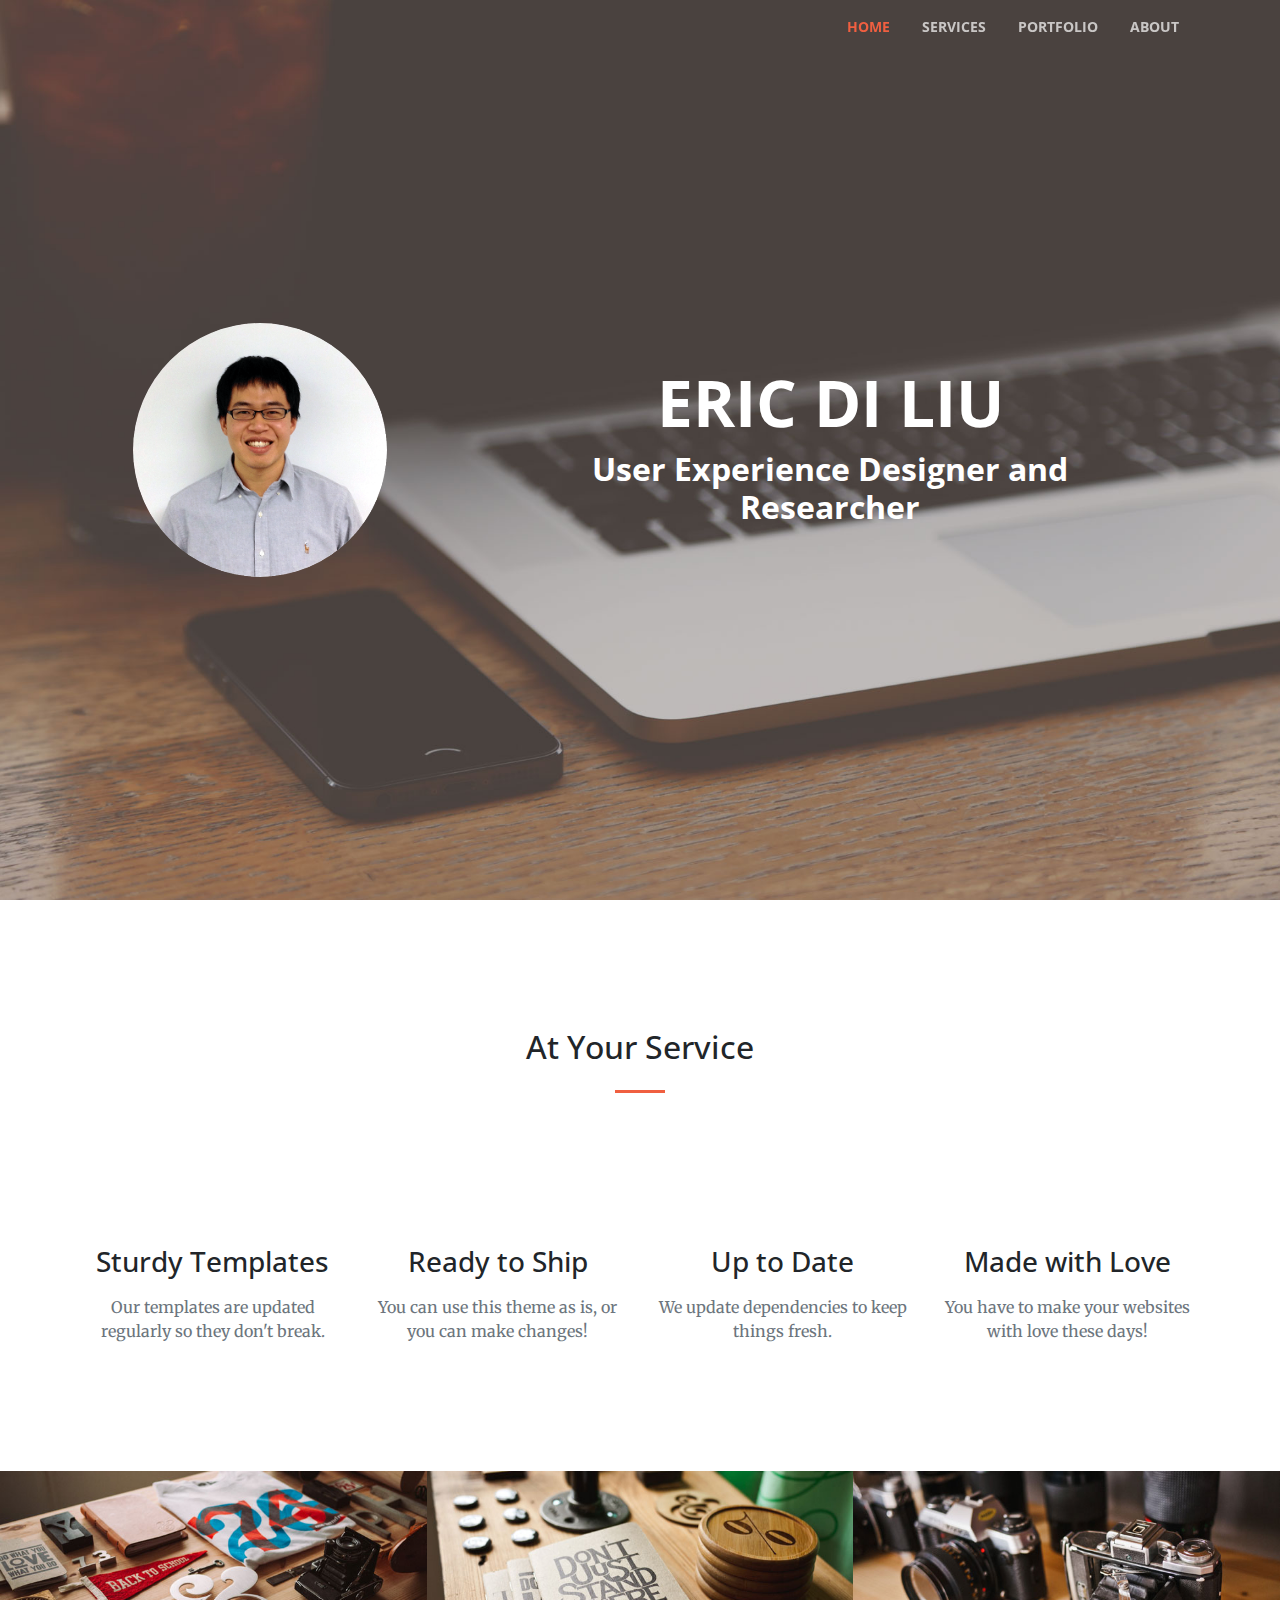
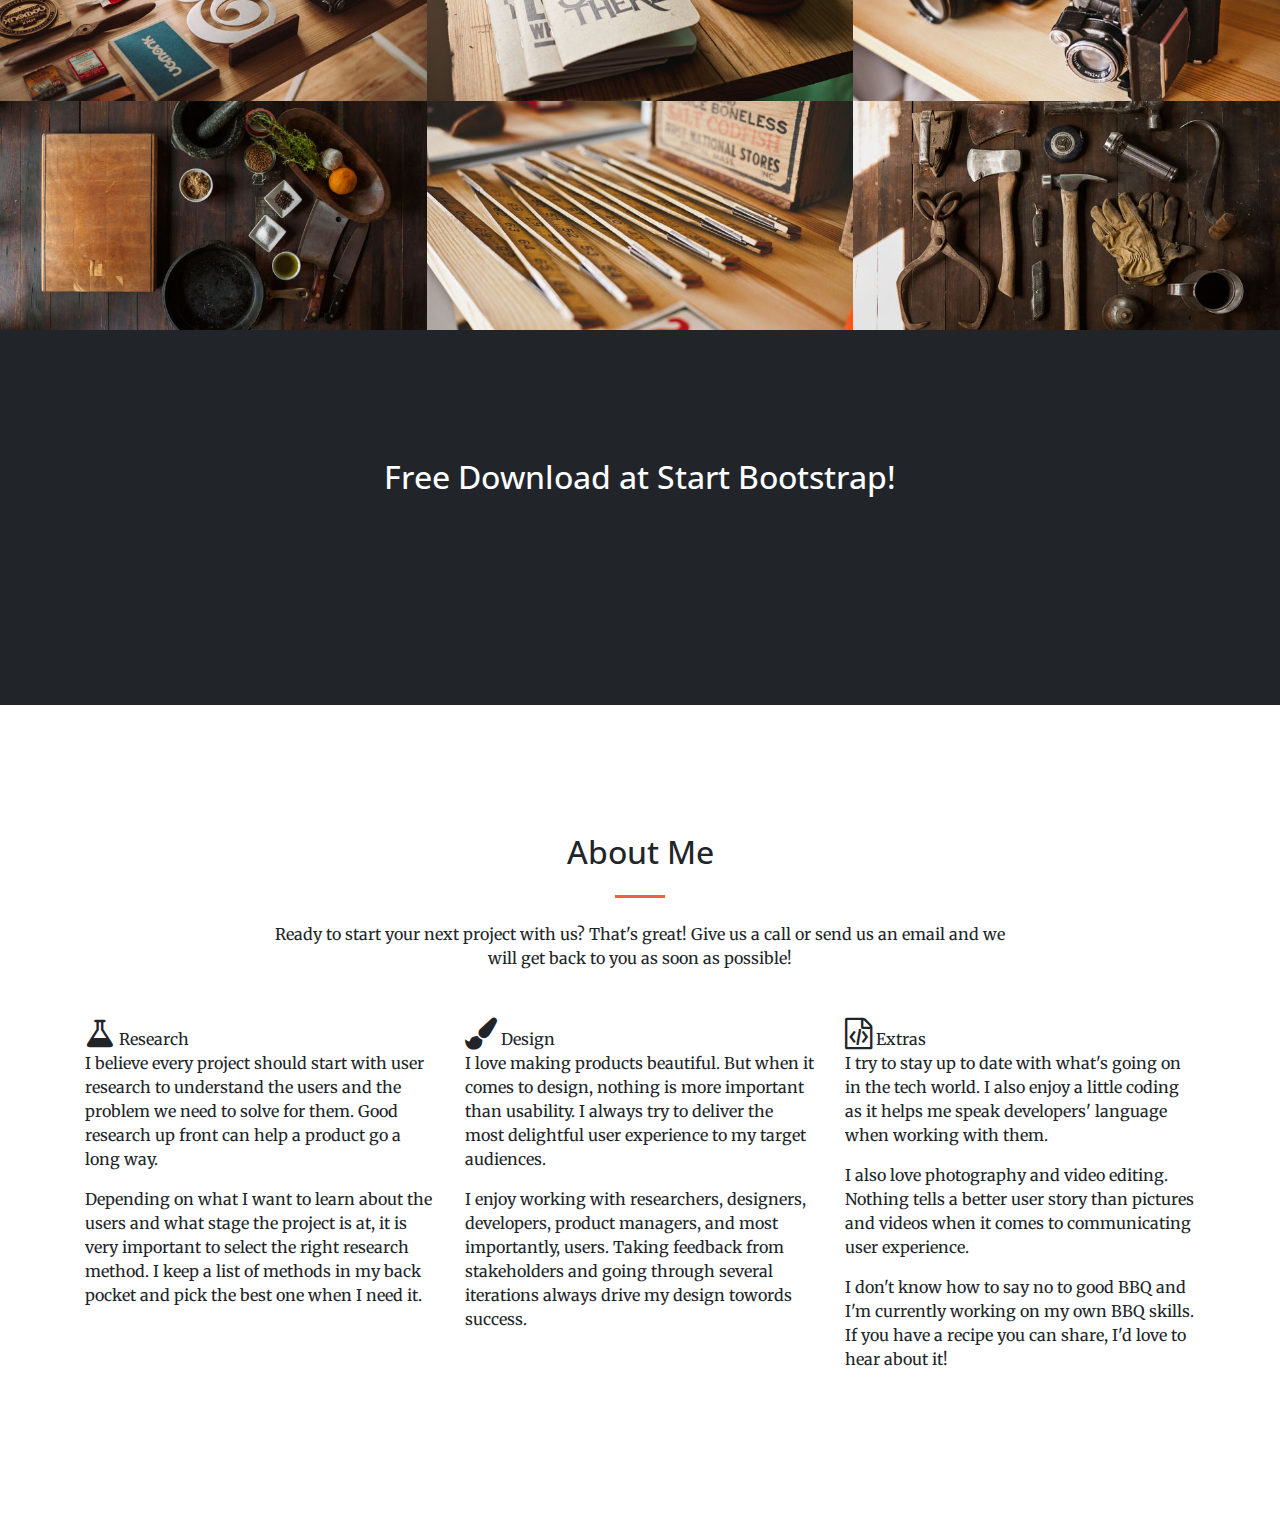
==== index.html @ 662f443f "Initial commit" ====
<!DOCTYPE html>
<html lang="en">

  <head>

    <meta charset="utf-8">
    <meta name="viewport" content="width=device-width, initial-scale=1, shrink-to-fit=no">
    <meta name="description" content="">
    <meta name="author" content="">

    <title>Eric Di Liu - UX Designer & Researcher</title>

    <!-- Bootstrap core CSS -->
    <link href="vendor/bootstrap/css/bootstrap.min.css" rel="stylesheet">

    <!-- Custom fonts for this template -->
    <link href="vendor/font-awesome/css/font-awesome.min.css" rel="stylesheet" type="text/css">
    <link href='https://fonts.googleapis.com/css?family=Open+Sans:300italic,400italic,600italic,700italic,800italic,400,300,600,700,800' rel='stylesheet' type='text/css'>
    <link href='https://fonts.googleapis.com/css?family=Merriweather:400,300,300italic,400italic,700,700italic,900,900italic' rel='stylesheet' type='text/css'>

    <!-- Plugin CSS -->
    <link href="vendor/magnific-popup/magnific-popup.css" rel="stylesheet">

    <!-- Custom styles for this template -->
    <link href="css/creative.min.css" rel="stylesheet">

  </head>

  <body id="page-top">

    <!-- Navigation -->
    <nav class="navbar navbar-expand-lg navbar-light fixed-top" id="mainNav">
      <div class="container">
        <!--<a class="navbar-brand js-scroll-trigger" href="#page-top">Eric Di Liu</a>-->
        <button class="navbar-toggler navbar-toggler-right" type="button" data-toggle="collapse" data-target="#navbarResponsive" aria-controls="navbarResponsive" aria-expanded="false" aria-label="Toggle navigation">
          <span class="navbar-toggler-icon"></span>
        </button>
        <div class="collapse navbar-collapse" id="navbarResponsive">
          <ul class="navbar-nav ml-auto">
            <li class="nav-item">
              <a class="nav-link js-scroll-trigger" href="#home">Home</a>
            </li>
            <li class="nav-item">
              <a class="nav-link js-scroll-trigger" href="#services">Services</a>
            </li>
            <li class="nav-item">
              <a class="nav-link js-scroll-trigger" href="#portfolio">Portfolio</a>
            </li>
            <li class="nav-item">
              <a class="nav-link js-scroll-trigger" href="#about">About</a>
            </li>
          </ul>
        </div>
      </div>
    </nav>

    <header id="home" class="masthead text-center text-white d-flex">
      <div class="container my-auto">
        <div class="row align-items-center">
          <div class="col-lg-4">
            <div class="p-5">
              <img class="img-fluid rounded-circle" src="img/edl.png" alt="">
            </div>
          </div>
          <div class="col-lg-8">
            <div class="p-5">
              <h1 class="text-uppercase">
                <strong>Eric Di Liu</strong>
              </h1>
              <h2>
                <strong>User Experience Designer and Researcher</strong>
              </h2>
            </div>
          </div>
        </div>


        <!--<div class="row">-->
          <!--&lt;!&ndash;<img class="col-lg-2 img-fluid mb-5 mx-auto" src="img/edl.png" alt="">&ndash;&gt;-->
          <!--<div class="col-lg-10 mx-auto">-->
            <!--<h1 class="text-uppercase">-->
              <!--<strong>Eric Di Liu</strong>-->
            <!--</h1>-->
            <!--<hr>-->
          <!--</div>-->
          <!--<div class="col-lg-8 mx-auto">-->
            <!--<p class="text-faded mb-5">Start Bootstrap can help you build better websites using the Bootstrap CSS framework! Just download your template and start going, no strings attached!</p>-->
            <!--<a class="btn btn-primary btn-xl js-scroll-trigger" href="#about">Find Out More</a>-->
          <!--</div>-->
        <!--</div>-->
      </div>
      <!--<div class="container">-->
        <!--<img class="img-fluid mb-5 d-block mx-auto" src="img/profile.png" alt="">-->
        <!--<h1 class="text-uppercase mb-0">Start Bootstrap</h1>-->
        <!--<hr class="star-light">-->
        <!--<h2 class="font-weight-light mb-0">Web Developer - Graphic Artist - User Experience Designer</h2>-->
      <!--</div>-->
    </header>

    <!--<section class="bg-primary" id="about">-->
      <!--<div class="container">-->
        <!--<div class="row">-->
          <!--<div class="col-lg-8 mx-auto text-center">-->
            <!--<h2 class="section-heading text-white">We've got what you need!</h2>-->
            <!--<hr class="light my-4">-->
            <!--<p class="text-faded mb-4">Start Bootstrap has everything you need to get your new website up and running in no time! All of the templates and themes on Start Bootstrap are open source, free to download, and easy to use. No strings attached!</p>-->
            <!--<a class="btn btn-light btn-xl js-scroll-trigger" href="#services">Get Started!</a>-->
          <!--</div>-->
        <!--</div>-->
      <!--</div>-->
    <!--</section>-->

    <section id="services">
      <div class="container">
        <div class="row">
          <div class="col-lg-12 text-center">
            <h2 class="section-heading">At Your Service</h2>
            <hr class="my-4">
          </div>
        </div>
      </div>
      <div class="container">
        <div class="row">
          <div class="col-lg-3 col-md-6 text-center">
            <div class="service-box mt-5 mx-auto">
              <i class="fa fa-4x fa-diamond text-primary mb-3 sr-icons"></i>
              <h3 class="mb-3">Sturdy Templates</h3>
              <p class="text-muted mb-0">Our templates are updated regularly so they don't break.</p>
            </div>
          </div>
          <div class="col-lg-3 col-md-6 text-center">
            <div class="service-box mt-5 mx-auto">
              <i class="fa fa-4x fa-paper-plane text-primary mb-3 sr-icons"></i>
              <h3 class="mb-3">Ready to Ship</h3>
              <p class="text-muted mb-0">You can use this theme as is, or you can make changes!</p>
            </div>
          </div>
          <div class="col-lg-3 col-md-6 text-center">
            <div class="service-box mt-5 mx-auto">
              <i class="fa fa-4x fa-newspaper-o text-primary mb-3 sr-icons"></i>
              <h3 class="mb-3">Up to Date</h3>
              <p class="text-muted mb-0">We update dependencies to keep things fresh.</p>
            </div>
          </div>
          <div class="col-lg-3 col-md-6 text-center">
            <div class="service-box mt-5 mx-auto">
              <i class="fa fa-4x fa-heart text-primary mb-3 sr-icons"></i>
              <h3 class="mb-3">Made with Love</h3>
              <p class="text-muted mb-0">You have to make your websites with love these days!</p>
            </div>
          </div>
        </div>
      </div>
    </section>

    <section class="p-0" id="portfolio">
      <div class="container-fluid p-0">
        <div class="row no-gutters popup-gallery">
          <div class="col-lg-4 col-sm-6">
            <a class="portfolio-box" href="img/portfolio/fullsize/1.jpg">
              <img class="img-fluid" src="img/portfolio/thumbnails/1.jpg" alt="">
              <div class="portfolio-box-caption">
                <div class="portfolio-box-caption-content">
                  <div class="project-category text-faded">
                    Category
                  </div>
                  <div class="project-name">
                    Project Name
                  </div>
                </div>
              </div>
            </a>
          </div>
          <div class="col-lg-4 col-sm-6">
            <a class="portfolio-box" href="img/portfolio/fullsize/2.jpg">
              <img class="img-fluid" src="img/portfolio/thumbnails/2.jpg" alt="">
              <div class="portfolio-box-caption">
                <div class="portfolio-box-caption-content">
                  <div class="project-category text-faded">
                    Category
                  </div>
                  <div class="project-name">
                    Project Name
                  </div>
                </div>
              </div>
            </a>
          </div>
          <div class="col-lg-4 col-sm-6">
            <a class="portfolio-box" href="img/portfolio/fullsize/3.jpg">
              <img class="img-fluid" src="img/portfolio/thumbnails/3.jpg" alt="">
              <div class="portfolio-box-caption">
                <div class="portfolio-box-caption-content">
                  <div class="project-category text-faded">
                    Category
                  </div>
                  <div class="project-name">
                    Project Name
                  </div>
                </div>
              </div>
            </a>
          </div>
          <div class="col-lg-4 col-sm-6">
            <a class="portfolio-box" href="img/portfolio/fullsize/4.jpg">
              <img class="img-fluid" src="img/portfolio/thumbnails/4.jpg" alt="">
              <div class="portfolio-box-caption">
                <div class="portfolio-box-caption-content">
                  <div class="project-category text-faded">
                    Category
                  </div>
                  <div class="project-name">
                    Project Name
                  </div>
                </div>
              </div>
            </a>
          </div>
          <div class="col-lg-4 col-sm-6">
            <a class="portfolio-box" href="img/portfolio/fullsize/5.jpg">
              <img class="img-fluid" src="img/portfolio/thumbnails/5.jpg" alt="">
              <div class="portfolio-box-caption">
                <div class="portfolio-box-caption-content">
                  <div class="project-category text-faded">
                    Category
                  </div>
                  <div class="project-name">
                    Project Name
                  </div>
                </div>
              </div>
            </a>
          </div>
          <div class="col-lg-4 col-sm-6">
            <a class="portfolio-box" href="img/portfolio/fullsize/6.jpg">
              <img class="img-fluid" src="img/portfolio/thumbnails/6.jpg" alt="">
              <div class="portfolio-box-caption">
                <div class="portfolio-box-caption-content">
                  <div class="project-category text-faded">
                    Category
                  </div>
                  <div class="project-name">
                    Project Name
                  </div>
                </div>
              </div>
            </a>
          </div>
        </div>
      </div>
    </section>

    <section class="bg-dark text-white">
      <div class="container text-center">
        <h2 class="mb-4">Free Download at Start Bootstrap!</h2>
        <a class="btn btn-light btn-xl sr-button" href="http://startbootstrap.com/template-overviews/creative/">Download Now!</a>
      </div>
    </section>

    <section id="about">
      <div class="container">
        <div class="row">
          <div class="col-lg-8 mx-auto text-center">
            <h2 class="section-heading">About Me</h2>
            <hr class="my-4">
            <p class="mb-5">Ready to start your next project with us? That's great! Give us a call or send us an email and we will get back to you as soon as possible!</p>
          </div>
        </div>
        <div class="row">
          <div class="col-lg-4 ml-auto">
            <span class="about-section"><i class="fa fa-flask fa-2x"></i> Research</span>
            <div class="about-content">
              <p>I believe every project should start with user research to understand the users and the problem we need to solve for them. Good research up front can help a product go a long way.</p>
              <p>Depending on what I want to learn about the users and what stage the project is at, it is very important to select the right research method. I keep a list of methods in my back pocket and pick the best one when I need it.</p>
              <p></p>
            </div>

          </div>
          <div class="col-lg-4 ml-auto">
            <span class="about-section"><i class="fa fa-paint-brush fa-2x"></i> Design</span>
            <div class="about-content">
              <p>I love making products beautiful. But when it comes to design, nothing is more important than usability. I always try to deliver the most delightful user experience to my target audiences.</p>
              <p>I enjoy working with researchers, designers, developers, product managers, and most importantly, users. Taking feedback from stakeholders and going through several iterations always drive my design towords success.</p>
            </div>
          </div>
          <div class="col-lg-4 mr-auto">
            <span class="about-section"><i class="fa fa-file-code-o fa-2x"></i> Extras</span>
            <div class="about-content">
              <p>I try to stay up to date with what's going on in the tech world. I also enjoy a little coding as it helps me speak developers' language when working with them.</p>
              <p>I also love photography and video editing. Nothing tells a better user story than pictures and videos when it comes to communicating user experience.</p>
              <p>I don't know how to say no to good BBQ and I'm currently working on my own BBQ skills. If you have a recipe you can share, I'd love to hear about it!</p>

            </div>
          </div>
        </div>
      </div>
    </section>

    <!-- Bootstrap core JavaScript -->
    <script src="vendor/jquery/jquery.min.js"></script>
    <script src="vendor/bootstrap/js/bootstrap.bundle.min.js"></script>

    <!-- Plugin JavaScript -->
    <script src="vendor/jquery-easing/jquery.easing.min.js"></script>
    <script src="vendor/scrollreveal/scrollreveal.min.js"></script>
    <script src="vendor/magnific-popup/jquery.magnific-popup.min.js"></script>

    <!-- Custom scripts for this template -->
    <script src="js/creative.min.js"></script>

  </body>

</html>
---- css/creative.min.css ----
body,html{width:100%;height:100%}body{font-family:Merriweather,'Helvetica Neue',Arial,sans-serif}hr{max-width:50px;border-width:3px;border-color:#f05f40}hr.light{border-color:#fff}a{color:#f05f40;-webkit-transition:all .2s;-moz-transition:all .2s;transition:all .2s}a:hover{color:#f05f40}h1,h2,h3,h4,h5,h6{font-family:'Open Sans','Helvetica Neue',Arial,sans-serif}.bg-primary{background-color:#f05f40!important}.bg-dark{background-color:#212529!important}.text-faded{color:rgba(255,255,255,.7)}section{padding:8rem 0}.section-heading{margin-top:0}::-moz-selection{color:#fff;background:#212529;text-shadow:none}::selection{color:#fff;background:#212529;text-shadow:none}img::selection{color:#fff;background:0 0}img::-moz-selection{color:#fff;background:0 0}#mainNav{border-bottom:1px solid rgba(33,37,41,.1);background-color:#fff;font-family:'Open Sans','Helvetica Neue',Arial,sans-serif;-webkit-transition:all .2s;-moz-transition:all .2s;transition:all .2s}#mainNav .navbar-brand{font-weight:700;text-transform:uppercase;color:#f05f40;font-family:'Open Sans','Helvetica Neue',Arial,sans-serif}#mainNav .navbar-brand:focus,#mainNav .navbar-brand:hover{color:#f05f40}#mainNav .navbar-nav>li.nav-item>a.nav-link,#mainNav .navbar-nav>li.nav-item>a.nav-link:focus{font-size:.9rem;font-weight:700;text-transform:uppercase;color:#212529}#mainNav .navbar-nav>li.nav-item>a.nav-link:focus:hover,#mainNav .navbar-nav>li.nav-item>a.nav-link:hover{color:#f05f40}#mainNav .navbar-nav>li.nav-item>a.nav-link.active,#mainNav .navbar-nav>li.nav-item>a.nav-link:focus.active{color:#f05f40!important;background-color:transparent}#mainNav .navbar-nav>li.nav-item>a.nav-link.active:hover,#mainNav .navbar-nav>li.nav-item>a.nav-link:focus.active:hover{background-color:transparent}@media (min-width:992px){#mainNav{border-color:transparent;background-color:transparent}#mainNav .navbar-brand{color:rgba(255,255,255,.7)}#mainNav .navbar-brand:focus,#mainNav .navbar-brand:hover{color:#fff}#mainNav .navbar-nav>li.nav-item>a.nav-link{padding:.5rem 1rem}#mainNav .navbar-nav>li.nav-item>a.nav-link,#mainNav .navbar-nav>li.nav-item>a.nav-link:focus{color:rgba(255,255,255,.7)}#mainNav .navbar-nav>li.nav-item>a.nav-link:focus:hover,#mainNav .navbar-nav>li.nav-item>a.nav-link:hover{color:#fff}#mainNav.navbar-shrink{border-bottom:1px solid rgba(33,37,41,.1);background-color:#fff}#mainNav.navbar-shrink .navbar-brand{color:#f05f40}#mainNav.navbar-shrink .navbar-brand:focus,#mainNav.navbar-shrink .navbar-brand:hover{color:#f05f40}#mainNav.navbar-shrink .navbar-nav>li.nav-item>a.nav-link,#mainNav.navbar-shrink .navbar-nav>li.nav-item>a.nav-link:focus{color:#212529}#mainNav.navbar-shrink .navbar-nav>li.nav-item>a.nav-link:focus:hover,#mainNav.navbar-shrink .navbar-nav>li.nav-item>a.nav-link:hover{color:#f05f40}}header.masthead{padding-top:10rem;padding-bottom:calc(10rem - 56px);background-image:url(../img/header.jpg);background-position:center center;-webkit-background-size:cover;-moz-background-size:cover;-o-background-size:cover;background-size:cover}header.masthead hr{margin-top:30px;margin-bottom:30px}header.masthead h1{font-size:2rem}header.masthead p{font-weight:300}@media (min-width:768px){header.masthead p{font-size:1.15rem}}@media (min-width:992px){header.masthead{height:100vh;min-height:650px;padding-top:0;padding-bottom:0}header.masthead h1{font-size:3rem}}@media (min-width:1200px){header.masthead h1{font-size:4rem}}.service-box{max-width:400px}.portfolio-box{position:relative;display:block;max-width:650px;margin:0 auto}.portfolio-box .portfolio-box-caption{position:absolute;bottom:0;display:block;width:100%;height:100%;text-align:center;opacity:0;color:#fff;background:rgba(240,95,64,.9);-webkit-transition:all .2s;-moz-transition:all .2s;transition:all .2s}.portfolio-box .portfolio-box-caption .portfolio-box-caption-content{position:absolute;top:50%;width:100%;transform:translateY(-50%);text-align:center}.portfolio-box .portfolio-box-caption .portfolio-box-caption-content .project-category,.portfolio-box .portfolio-box-caption .portfolio-box-caption-content .project-name{padding:0 15px;font-family:'Open Sans','Helvetica Neue',Arial,sans-serif}.portfolio-box .portfolio-box-caption .portfolio-box-caption-content .project-category{font-size:14px;font-weight:600;text-transform:uppercase}.portfolio-box .portfolio-box-caption .portfolio-box-caption-content .project-name{font-size:18px}.portfolio-box:hover .portfolio-box-caption{opacity:1}.portfolio-box:focus{outline:0}@media (min-width:768px){.portfolio-box .portfolio-box-caption .portfolio-box-caption-content .project-category{font-size:16px}.portfolio-box .portfolio-box-caption .portfolio-box-caption-content .project-name{font-size:22px}}.text-primary{color:#f05f40!important}.btn{font-weight:700;text-transform:uppercase;border:none;border-radius:300px;font-family:'Open Sans','Helvetica Neue',Arial,sans-serif}.btn-xl{padding:1rem 2rem}.btn-primary{background-color:#f05f40;border-color:#f05f40}.btn-primary:active,.btn-primary:focus,.btn-primary:hover{color:#fff;background-color:#ee4b28!important}.btn-primary:active,.btn-primary:focus{box-shadow:0 0 0 .2rem rgba(240,95,64,.5)!important}
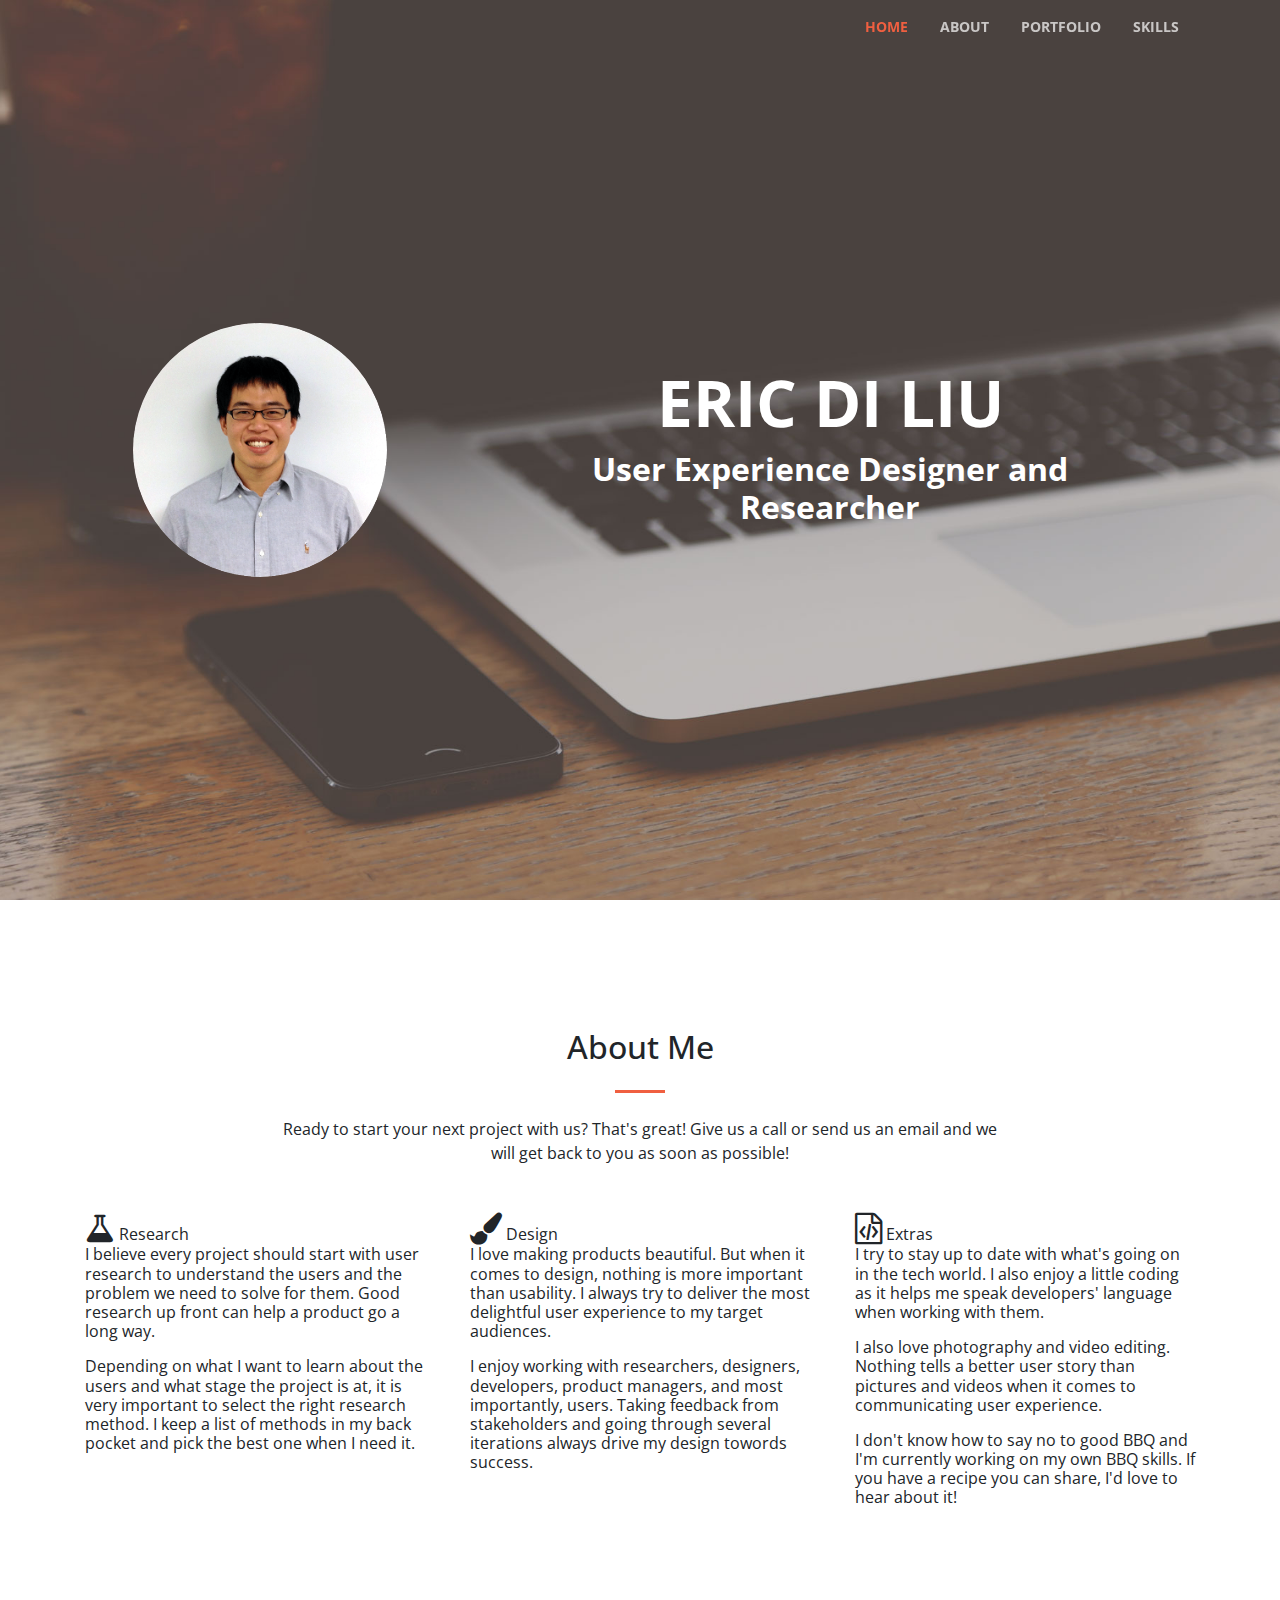
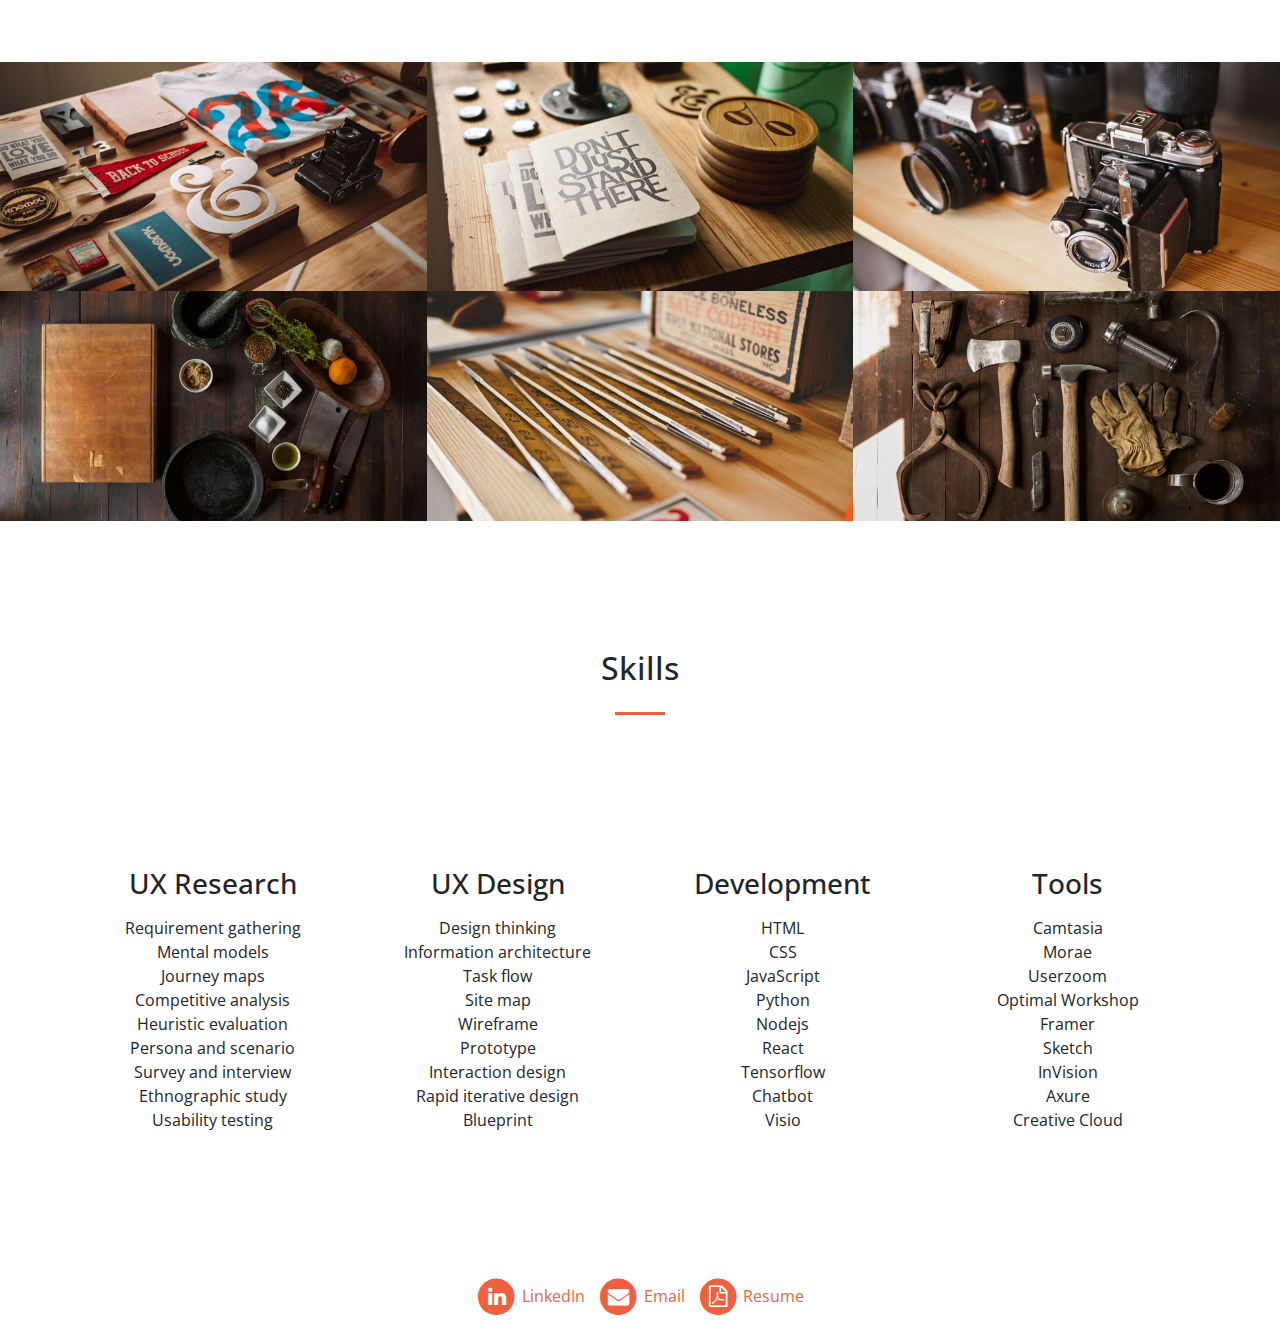
==== commit e2de3e52: "6/9" ====
--- a/index.html
+++ b/index.html
@@ -22,7 +22,7 @@
     <link href="vendor/magnific-popup/magnific-popup.css" rel="stylesheet">
 
     <!-- Custom styles for this template -->
-    <link href="css/creative.min.css" rel="stylesheet">
+    <link href="css/creative.css" rel="stylesheet">
 
   </head>
 
@@ -41,13 +41,13 @@
               <a class="nav-link js-scroll-trigger" href="#home">Home</a>
             </li>
             <li class="nav-item">
-              <a class="nav-link js-scroll-trigger" href="#services">Services</a>
+              <a class="nav-link js-scroll-trigger" href="#about">About</a>
             </li>
             <li class="nav-item">
               <a class="nav-link js-scroll-trigger" href="#portfolio">Portfolio</a>
             </li>
             <li class="nav-item">
-              <a class="nav-link js-scroll-trigger" href="#about">About</a>
+              <a class="nav-link js-scroll-trigger" href="#skills">Skills</a>
             </li>
           </ul>
         </div>
@@ -74,20 +74,6 @@
           </div>
         </div>
 
-
-        <!--<div class="row">-->
-          <!--&lt;!&ndash;<img class="col-lg-2 img-fluid mb-5 mx-auto" src="img/edl.png" alt="">&ndash;&gt;-->
-          <!--<div class="col-lg-10 mx-auto">-->
-            <!--<h1 class="text-uppercase">-->
-              <!--<strong>Eric Di Liu</strong>-->
-            <!--</h1>-->
-            <!--<hr>-->
-          <!--</div>-->
-          <!--<div class="col-lg-8 mx-auto">-->
-            <!--<p class="text-faded mb-5">Start Bootstrap can help you build better websites using the Bootstrap CSS framework! Just download your template and start going, no strings attached!</p>-->
-            <!--<a class="btn btn-primary btn-xl js-scroll-trigger" href="#about">Find Out More</a>-->
-          <!--</div>-->
-        <!--</div>-->
       </div>
       <!--<div class="container">-->
         <!--<img class="img-fluid mb-5 d-block mx-auto" src="img/profile.png" alt="">-->
@@ -110,153 +96,6 @@
       <!--</div>-->
     <!--</section>-->
 
-    <section id="services">
-      <div class="container">
-        <div class="row">
-          <div class="col-lg-12 text-center">
-            <h2 class="section-heading">At Your Service</h2>
-            <hr class="my-4">
-          </div>
-        </div>
-      </div>
-      <div class="container">
-        <div class="row">
-          <div class="col-lg-3 col-md-6 text-center">
-            <div class="service-box mt-5 mx-auto">
-              <i class="fa fa-4x fa-diamond text-primary mb-3 sr-icons"></i>
-              <h3 class="mb-3">Sturdy Templates</h3>
-              <p class="text-muted mb-0">Our templates are updated regularly so they don't break.</p>
-            </div>
-          </div>
-          <div class="col-lg-3 col-md-6 text-center">
-            <div class="service-box mt-5 mx-auto">
-              <i class="fa fa-4x fa-paper-plane text-primary mb-3 sr-icons"></i>
-              <h3 class="mb-3">Ready to Ship</h3>
-              <p class="text-muted mb-0">You can use this theme as is, or you can make changes!</p>
-            </div>
-          </div>
-          <div class="col-lg-3 col-md-6 text-center">
-            <div class="service-box mt-5 mx-auto">
-              <i class="fa fa-4x fa-newspaper-o text-primary mb-3 sr-icons"></i>
-              <h3 class="mb-3">Up to Date</h3>
-              <p class="text-muted mb-0">We update dependencies to keep things fresh.</p>
-            </div>
-          </div>
-          <div class="col-lg-3 col-md-6 text-center">
-            <div class="service-box mt-5 mx-auto">
-              <i class="fa fa-4x fa-heart text-primary mb-3 sr-icons"></i>
-              <h3 class="mb-3">Made with Love</h3>
-              <p class="text-muted mb-0">You have to make your websites with love these days!</p>
-            </div>
-          </div>
-        </div>
-      </div>
-    </section>
-
-    <section class="p-0" id="portfolio">
-      <div class="container-fluid p-0">
-        <div class="row no-gutters popup-gallery">
-          <div class="col-lg-4 col-sm-6">
-            <a class="portfolio-box" href="img/portfolio/fullsize/1.jpg">
-              <img class="img-fluid" src="img/portfolio/thumbnails/1.jpg" alt="">
-              <div class="portfolio-box-caption">
-                <div class="portfolio-box-caption-content">
-                  <div class="project-category text-faded">
-                    Category
-                  </div>
-                  <div class="project-name">
-                    Project Name
-                  </div>
-                </div>
-              </div>
-            </a>
-          </div>
-          <div class="col-lg-4 col-sm-6">
-            <a class="portfolio-box" href="img/portfolio/fullsize/2.jpg">
-              <img class="img-fluid" src="img/portfolio/thumbnails/2.jpg" alt="">
-              <div class="portfolio-box-caption">
-                <div class="portfolio-box-caption-content">
-                  <div class="project-category text-faded">
-                    Category
-                  </div>
-                  <div class="project-name">
-                    Project Name
-                  </div>
-                </div>
-              </div>
-            </a>
-          </div>
-          <div class="col-lg-4 col-sm-6">
-            <a class="portfolio-box" href="img/portfolio/fullsize/3.jpg">
-              <img class="img-fluid" src="img/portfolio/thumbnails/3.jpg" alt="">
-              <div class="portfolio-box-caption">
-                <div class="portfolio-box-caption-content">
-                  <div class="project-category text-faded">
-                    Category
-                  </div>
-                  <div class="project-name">
-                    Project Name
-                  </div>
-                </div>
-              </div>
-            </a>
-          </div>
-          <div class="col-lg-4 col-sm-6">
-            <a class="portfolio-box" href="img/portfolio/fullsize/4.jpg">
-              <img class="img-fluid" src="img/portfolio/thumbnails/4.jpg" alt="">
-              <div class="portfolio-box-caption">
-                <div class="portfolio-box-caption-content">
-                  <div class="project-category text-faded">
-                    Category
-                  </div>
-                  <div class="project-name">
-                    Project Name
-                  </div>
-                </div>
-              </div>
-            </a>
-          </div>
-          <div class="col-lg-4 col-sm-6">
-            <a class="portfolio-box" href="img/portfolio/fullsize/5.jpg">
-              <img class="img-fluid" src="img/portfolio/thumbnails/5.jpg" alt="">
-              <div class="portfolio-box-caption">
-                <div class="portfolio-box-caption-content">
-                  <div class="project-category text-faded">
-                    Category
-                  </div>
-                  <div class="project-name">
-                    Project Name
-                  </div>
-                </div>
-              </div>
-            </a>
-          </div>
-          <div class="col-lg-4 col-sm-6">
-            <a class="portfolio-box" href="img/portfolio/fullsize/6.jpg">
-              <img class="img-fluid" src="img/portfolio/thumbnails/6.jpg" alt="">
-              <div class="portfolio-box-caption">
-                <div class="portfolio-box-caption-content">
-                  <div class="project-category text-faded">
-                    Category
-                  </div>
-                  <div class="project-name">
-                    Project Name
-                  </div>
-                </div>
-              </div>
-            </a>
-          </div>
-        </div>
-      </div>
-    </section>
-
-    <section class="bg-dark text-white">
-      <div class="container text-center">
-        <h2 class="mb-4">Free Download at Start Bootstrap!</h2>
-        <a class="btn btn-light btn-xl sr-button" href="http://startbootstrap.com/template-overviews/creative/">Download Now!</a>
-      </div>
-    </section>
-
     <section id="about">
       <div class="container">
         <div class="row">
@@ -267,8 +106,8 @@
           </div>
         </div>
         <div class="row">
-          <div class="col-lg-4 ml-auto">
-            <span class="about-section"><i class="fa fa-flask fa-2x"></i> Research</span>
+          <div class="col-lg-4 ml-auto about-section about-section-left">
+            <span class="about-title"><i class="fa fa-flask fa-2x"></i> Research</span>
             <div class="about-content">
               <p>I believe every project should start with user research to understand the users and the problem we need to solve for them. Good research up front can help a product go a long way.</p>
               <p>Depending on what I want to learn about the users and what stage the project is at, it is very important to select the right research method. I keep a list of methods in my back pocket and pick the best one when I need it.</p>
@@ -276,15 +115,15 @@
             </div>
 
           </div>
-          <div class="col-lg-4 ml-auto">
-            <span class="about-section"><i class="fa fa-paint-brush fa-2x"></i> Design</span>
+          <div class="col-lg-4 ml-auto about-section about-section-middle">
+            <span class="about-title"><i class="fa fa-paint-brush fa-2x"></i> Design</span>
             <div class="about-content">
               <p>I love making products beautiful. But when it comes to design, nothing is more important than usability. I always try to deliver the most delightful user experience to my target audiences.</p>
               <p>I enjoy working with researchers, designers, developers, product managers, and most importantly, users. Taking feedback from stakeholders and going through several iterations always drive my design towords success.</p>
             </div>
           </div>
-          <div class="col-lg-4 mr-auto">
-            <span class="about-section"><i class="fa fa-file-code-o fa-2x"></i> Extras</span>
+          <div class="col-lg-4 mr-auto about-section about-section-right">
+            <span class="about-title"><i class="fa fa-file-code-o fa-2x"></i> Extras</span>
             <div class="about-content">
               <p>I try to stay up to date with what's going on in the tech world. I also enjoy a little coding as it helps me speak developers' language when working with them.</p>
               <p>I also love photography and video editing. Nothing tells a better user story than pictures and videos when it comes to communicating user experience.</p>
@@ -296,6 +135,234 @@
       </div>
     </section>
 
+
+    <section class="p-0" id="portfolio">
+      <div class="container-fluid p-0">
+        <div class="row no-gutters popup-gallery">
+          <div class="col-lg-4 col-sm-6">
+            <a class="portfolio-box" href="img/portfolio/fullsize/1.jpg">
+              <img class="img-fluid" src="img/portfolio/thumbnails/1.jpg" alt="">
+              <div class="portfolio-box-caption">
+                <div class="portfolio-box-caption-content">
+                  <div class="project-category text-faded">
+                    Category
+                  </div>
+                  <div class="project-name">
+                    Project Name
+                  </div>
+                </div>
+              </div>
+            </a>
+          </div>
+          <div class="col-lg-4 col-sm-6">
+            <a class="portfolio-box" href="img/portfolio/fullsize/2.jpg">
+              <img class="img-fluid" src="img/portfolio/thumbnails/2.jpg" alt="">
+              <div class="portfolio-box-caption">
+                <div class="portfolio-box-caption-content">
+                  <div class="project-category text-faded">
+                    Category
+                  </div>
+                  <div class="project-name">
+                    Project Name
+                  </div>
+                </div>
+              </div>
+            </a>
+          </div>
+          <div class="col-lg-4 col-sm-6">
+            <a class="portfolio-box" href="img/portfolio/fullsize/3.jpg">
+              <img class="img-fluid" src="img/portfolio/thumbnails/3.jpg" alt="">
+              <div class="portfolio-box-caption">
+                <div class="portfolio-box-caption-content">
+                  <div class="project-category text-faded">
+                    Category
+                  </div>
+                  <div class="project-name">
+                    Project Name
+                  </div>
+                </div>
+              </div>
+            </a>
+          </div>
+          <div class="col-lg-4 col-sm-6">
+            <a class="portfolio-box" href="img/portfolio/fullsize/4.jpg">
+              <img class="img-fluid" src="img/portfolio/thumbnails/4.jpg" alt="">
+              <div class="portfolio-box-caption">
+                <div class="portfolio-box-caption-content">
+                  <div class="project-category text-faded">
+                    Category
+                  </div>
+                  <div class="project-name">
+                    Project Name
+                  </div>
+                </div>
+              </div>
+            </a>
+          </div>
+          <div class="col-lg-4 col-sm-6">
+            <a class="portfolio-box" href="img/portfolio/fullsize/5.jpg">
+              <img class="img-fluid" src="img/portfolio/thumbnails/5.jpg" alt="">
+              <div class="portfolio-box-caption">
+                <div class="portfolio-box-caption-content">
+                  <div class="project-category text-faded">
+                    Category
+                  </div>
+                  <div class="project-name">
+                    Project Name
+                  </div>
+                </div>
+              </div>
+            </a>
+          </div>
+          <div class="col-lg-4 col-sm-6">
+            <a class="portfolio-box" href="img/portfolio/fullsize/6.jpg">
+              <img class="img-fluid" src="img/portfolio/thumbnails/6.jpg" alt="">
+              <div class="portfolio-box-caption">
+                <div class="portfolio-box-caption-content">
+                  <div class="project-category text-faded">
+                    Category
+                  </div>
+                  <div class="project-name">
+                    Project Name
+                  </div>
+                </div>
+              </div>
+            </a>
+          </div>
+        </div>
+      </div>
+    </section>
+
+    <!--<section class="bg-dark text-white">-->
+      <!--<div class="container text-center">-->
+        <!--<h2 class="mb-4">Free Download at Start Bootstrap!</h2>-->
+        <!--<a class="btn btn-light btn-xl sr-button" href="http://startbootstrap.com/template-overviews/creative/">Download Now!</a>-->
+      <!--</div>-->
+    <!--</section>-->
+
+    <section id="skills">
+      <div class="container">
+        <div class="row">
+          <div class="col-lg-12 text-center">
+            <h2 class="section-heading">Skills</h2>
+            <hr class="my-4">
+          </div>
+        </div>
+      </div>
+      <div class="container">
+        <div class="row">
+          <div class="col-lg-3 col-md-6 text-center">
+            <div class="service-box mt-5 mx-auto">
+              <i class="fa fa-4x fa-flask text-primary mb-3 sr-icons"></i>
+              <h3 class="mb-3">UX Research</h3>
+              <ul>
+                <li>Requirement gathering</li>
+                <li>Mental models</li>
+                <li>Journey maps</li>
+                <li>Competitive analysis</li>
+                <li>Heuristic evaluation</li>
+                <li>Persona and scenario</li>
+                <li>Survey and interview</li>
+                <li>Ethnographic study</li>
+                <li>Usability testing</li>
+              </ul>
+            </div>
+          </div>
+          <div class="col-lg-3 col-md-6 text-center">
+            <div class="service-box mt-5 mx-auto">
+              <i class="fa fa-4x fa-pencil text-primary mb-3 sr-icons"></i>
+              <h3 class="mb-3">UX Design</h3>
+              <ul>
+                <li>Design thinking</li>
+                <li>Information architecture</li>
+                <li>Task flow</li>
+                <li>Site map</li>
+                <li>Wireframe</li>
+                <li>Prototype</li>
+                <li>Interaction design</li>
+                <li>Rapid iterative design</li>
+                <li>Blueprint</li>
+              </ul>
+            </div>
+          </div>
+          <div class="col-lg-3 col-md-6 text-center">
+            <div class="service-box mt-5 mx-auto">
+              <i class="fa fa-4x fa-code text-primary mb-3 sr-icons"></i>
+              <h3 class="mb-3">Development</h3>
+              <ul>
+                <li>HTML</li>
+                <li>CSS</li>
+                <li>JavaScript</li>
+                <li>Python</li>
+                <li>Nodejs</li>
+                <li>React</li>
+                <li>Tensorflow</li>
+                <li>Chatbot</li>
+                <li>Visio</li>
+              </ul>
+            </div>
+          </div>
+          <div class="col-lg-3 col-md-6 text-center">
+            <div class="service-box mt-5 mx-auto">
+              <i class="fa fa-4x fa-cogs text-primary mb-3 sr-icons"></i>
+              <h3 class="mb-3">Tools</h3>
+              <ul>
+                <li>Camtasia</li>
+                <li>Morae</li>
+                <li>Userzoom</li>
+                <li>Optimal Workshop</li>
+                <li>Framer</li>
+                <li>Sketch</li>
+                <li>InVision</li>
+                <li>Axure</li>
+                <li>Creative Cloud</li>
+              </ul>
+            </div>
+          </div>
+        </div>
+      </div>
+    </section>
+
+
+
+    <footer>
+      <div class="container">
+        <div class="row">
+          <div class="col-lg-8 col-md-10 mx-auto">
+            <ul class="list-inline text-center">
+              <li class="list-inline-item">
+                <a href="#">
+                  <span class="fa-stack fa-lg">
+                    <i class="fa fa-circle fa-stack-2x"></i>
+                    <i class="fa fa-linkedin fa-stack-1x fa-inverse"></i>
+                  </span>
+                  LinkedIn
+                </a>
+              </li>
+              <li class="list-inline-item">
+                <a href="#">
+                  <span class="fa-stack fa-lg">
+                    <i class="fa fa-circle fa-stack-2x"></i>
+                    <i class="fa fa-envelope fa-stack-1x fa-inverse"></i>
+                  </span>
+                  Email
+                </a>
+              </li>
+              <li class="list-inline-item">
+                <a href="#">
+                  <span class="fa-stack fa-lg">
+                    <i class="fa fa-circle fa-stack-2x"></i>
+                    <i class="fa fa-file-pdf-o fa-stack-1x fa-inverse"></i>
+                  </span>
+                  Resume
+                </a>
+              </li>
+            </ul>
+          </div>
+        </div>
+      </div>
+    </footer>
+
     <!-- Bootstrap core JavaScript -->
     <script src="vendor/jquery/jquery.min.js"></script>
     <script src="vendor/bootstrap/js/bootstrap.bundle.min.js"></script>
--- a/css/creative.css
+++ b/css/creative.css
@@ -0,0 +1,416 @@
+body,
+html {
+  width: 100%;
+  height: 100%;
+}
+
+body {
+  font-family: 'Open Sans', 'Helvetica Neue', Arial, sans-serif;
+}
+
+hr {
+  max-width: 50px;
+  border-width: 3px;
+  border-color: #F05F40;
+}
+
+hr.light {
+  border-color: #fff;
+}
+
+a {
+  color: #F05F40;
+  -webkit-transition: all 0.2s;
+  -moz-transition: all 0.2s;
+  transition: all 0.2s;
+}
+
+a:hover {
+  color: #f05f40;
+}
+
+h1,
+h2,
+h3,
+h4,
+h5,
+h6 {
+  font-family: 'Open Sans', 'Helvetica Neue', Arial, sans-serif;
+}
+
+.bg-primary {
+  background-color: #F05F40 !important;
+}
+
+.bg-dark {
+  background-color: #212529 !important;
+}
+
+.text-faded {
+  color: rgba(255, 255, 255, 0.7);
+}
+
+section {
+  padding: 8rem 0;
+}
+
+.section-heading {
+  margin-top: 0;
+}
+
+::-moz-selection {
+  color: #fff;
+  background: #212529;
+  text-shadow: none;
+}
+
+::selection {
+  color: #fff;
+  background: #212529;
+  text-shadow: none;
+}
+
+img::selection {
+  color: #fff;
+  background: transparent;
+}
+
+img::-moz-selection {
+  color: #fff;
+  background: transparent;
+}
+
+#mainNav {
+  border-bottom: 1px solid rgba(33, 37, 41, 0.1);
+  background-color: #fff;
+  font-family: 'Open Sans', 'Helvetica Neue', Arial, sans-serif;
+  -webkit-transition: all 0.2s;
+  -moz-transition: all 0.2s;
+  transition: all 0.2s;
+}
+
+#mainNav .navbar-brand {
+  font-weight: 700;
+  text-transform: uppercase;
+  color: #F05F40;
+  font-family: 'Open Sans', 'Helvetica Neue', Arial, sans-serif;
+}
+
+#mainNav .navbar-brand:focus, #mainNav .navbar-brand:hover {
+  color: #f05f40;
+}
+
+#mainNav .navbar-nav > li.nav-item > a.nav-link,
+#mainNav .navbar-nav > li.nav-item > a.nav-link:focus {
+  font-size: .9rem;
+  font-weight: 700;
+  text-transform: uppercase;
+  color: #212529;
+}
+
+#mainNav .navbar-nav > li.nav-item > a.nav-link:hover,
+#mainNav .navbar-nav > li.nav-item > a.nav-link:focus:hover {
+  color: #F05F40;
+}
+
+#mainNav .navbar-nav > li.nav-item > a.nav-link.active,
+#mainNav .navbar-nav > li.nav-item > a.nav-link:focus.active {
+  color: #F05F40 !important;
+  background-color: transparent;
+}
+
+#mainNav .navbar-nav > li.nav-item > a.nav-link.active:hover,
+#mainNav .navbar-nav > li.nav-item > a.nav-link:focus.active:hover {
+  background-color: transparent;
+}
+
+@media (min-width: 992px) {
+  #mainNav {
+    border-color: transparent;
+    background-color: transparent;
+  }
+  #mainNav .navbar-brand {
+    color: rgba(255, 255, 255, 0.7);
+  }
+  #mainNav .navbar-brand:focus, #mainNav .navbar-brand:hover {
+    color: #fff;
+  }
+  #mainNav .navbar-nav > li.nav-item > a.nav-link {
+    padding: 0.5rem 1rem;
+  }
+  #mainNav .navbar-nav > li.nav-item > a.nav-link,
+  #mainNav .navbar-nav > li.nav-item > a.nav-link:focus {
+    color: rgba(255, 255, 255, 0.7);
+  }
+  #mainNav .navbar-nav > li.nav-item > a.nav-link:hover,
+  #mainNav .navbar-nav > li.nav-item > a.nav-link:focus:hover {
+    color: #fff;
+  }
+  #mainNav.navbar-shrink {
+    border-bottom: 1px solid rgba(33, 37, 41, 0.1);
+    background-color: #fff;
+  }
+  #mainNav.navbar-shrink .navbar-brand {
+    color: #F05F40;
+  }
+  #mainNav.navbar-shrink .navbar-brand:focus, #mainNav.navbar-shrink .navbar-brand:hover {
+    color: #f05f40;
+  }
+  #mainNav.navbar-shrink .navbar-nav > li.nav-item > a.nav-link,
+  #mainNav.navbar-shrink .navbar-nav > li.nav-item > a.nav-link:focus {
+    color: #212529;
+  }
+  #mainNav.navbar-shrink .navbar-nav > li.nav-item > a.nav-link:hover,
+  #mainNav.navbar-shrink .navbar-nav > li.nav-item > a.nav-link:focus:hover {
+    color: #F05F40;
+  }
+}
+
+header.masthead {
+  padding-top: 10rem;
+  padding-bottom: calc(10rem - 56px);
+  background-image: url("../img/header.jpg");
+  background-position: center center;
+  -webkit-background-size: cover;
+  -moz-background-size: cover;
+  -o-background-size: cover;
+  background-size: cover;
+}
+
+header.masthead hr {
+  margin-top: 30px;
+  margin-bottom: 30px;
+}
+
+header.masthead h1 {
+  font-size: 2rem;
+}
+
+header.masthead p {
+  font-weight: 300;
+}
+
+@media (min-width: 768px) {
+  header.masthead p {
+    font-size: 1.15rem;
+  }
+}
+
+@media (min-width: 992px) {
+  header.masthead {
+    height: 100vh;
+    min-height: 650px;
+    padding-top: 0;
+    padding-bottom: 0;
+  }
+  header.masthead h1 {
+    font-size: 3rem;
+  }
+}
+
+@media (min-width: 1200px) {
+  header.masthead h1 {
+    font-size: 4rem;
+  }
+}
+
+.service-box {
+  max-width: 400px;
+}
+
+.portfolio-box {
+  position: relative;
+  display: block;
+  max-width: 650px;
+  margin: 0 auto;
+}
+
+.portfolio-box .portfolio-box-caption {
+  position: absolute;
+  bottom: 0;
+  display: block;
+  width: 100%;
+  height: 100%;
+  text-align: center;
+  opacity: 0;
+  color: #fff;
+  background: rgba(240, 95, 64, 0.9);
+  -webkit-transition: all 0.2s;
+  -moz-transition: all 0.2s;
+  transition: all 0.2s;
+}
+
+.portfolio-box .portfolio-box-caption .portfolio-box-caption-content {
+  position: absolute;
+  top: 50%;
+  width: 100%;
+  transform: translateY(-50%);
+  text-align: center;
+}
+
+.portfolio-box .portfolio-box-caption .portfolio-box-caption-content .project-category,
+.portfolio-box .portfolio-box-caption .portfolio-box-caption-content .project-name {
+  padding: 0 15px;
+  font-family: 'Open Sans', 'Helvetica Neue', Arial, sans-serif;
+}
+
+.portfolio-box .portfolio-box-caption .portfolio-box-caption-content .project-category {
+  font-size: 14px;
+  font-weight: 600;
+  text-transform: uppercase;
+}
+
+.portfolio-box .portfolio-box-caption .portfolio-box-caption-content .project-name {
+  font-size: 18px;
+}
+
+.portfolio-box:hover .portfolio-box-caption {
+  opacity: 1;
+}
+
+.portfolio-box:focus {
+  outline: none;
+}
+
+@media (min-width: 768px) {
+  .portfolio-box .portfolio-box-caption .portfolio-box-caption-content .project-category {
+    font-size: 16px;
+  }
+  .portfolio-box .portfolio-box-caption .portfolio-box-caption-content .project-name {
+    font-size: 22px;
+  }
+}
+
+.text-primary {
+  color: #F05F40 !important;
+}
+
+.btn {
+  font-weight: 700;
+  text-transform: uppercase;
+  border: none;
+  border-radius: 300px;
+  font-family: 'Open Sans', 'Helvetica Neue', Arial, sans-serif;
+}
+
+.btn-xl {
+  padding: 1rem 2rem;
+}
+
+.btn-primary {
+  background-color: #F05F40;
+  border-color: #F05F40;
+}
+
+.btn-primary:hover, .btn-primary:focus, .btn-primary:active {
+  color: #fff;
+  background-color: #ee4b28 !important;
+}
+
+.btn-primary:active, .btn-primary:focus {
+  box-shadow: 0 0 0 0.2rem rgba(240, 95, 64, 0.5) !important;
+}
+
+/*Skills*/
+
+#skills ul {
+  padding: 0 0 0 0;
+  /*list-style-image: url("../img/tick.png");*/
+  list-style: none;
+}
+
+/*About Me*/
+.about-section {
+  margin: 0 0 10px 0;
+  line-height: 1.2;
+}
+
+.about-section-left {
+  padding-right: 25px;
+}
+
+.about-section-middle {
+  padding-left: 20px;
+  padding-right: 20px;
+}
+
+.about-section-right {
+  padding-left: 25px;
+}
+
+
+/*portfolio pages*/
+.portfolio article p {
+  line-height: 1.5;
+  margin: 30px 0;
+}
+
+/*.portfolio header.masthead {*/
+  /*padding-top: 10rem;*/
+  /*padding-bottom: calc(10rem - 56px);*/
+  /*background-image: url("../img/header.jpg");*/
+  /*background-position: center center;*/
+  /*-webkit-background-size: cover;*/
+  /*-moz-background-size: cover;*/
+  /*-o-background-size: cover;*/
+  /*background-size: cover;*/
+/*}*/
+
+/*.portfolio header.masthead hr {*/
+  /*margin-top: 30px;*/
+  /*margin-bottom: 30px;*/
+/*}*/
+
+/*.portfolio header.masthead h1 {*/
+  /*font-size: 2rem;*/
+/*}*/
+
+/*.portfolio header.masthead p {*/
+  /*font-weight: 300;*/
+/*}*/
+
+/*@media (min-width: 768px) {*/
+  /*.portfolio header.masthead p {*/
+    /*font-size: 1.15rem;*/
+  /*}*/
+/*}*/
+
+@media (min-width: 992px) {
+  .portfolio header.masthead {
+    height: 40vh;
+    min-height: 150px;
+    padding-top: 0;
+    padding-bottom: 0;
+    margin-bottom: 20px;
+  }
+  .portfolio header.masthead h1 {
+    font-size: 3rem;
+  }
+}
+
+.portfolio blockquote {
+  font-style: italic;
+  color: #868e96;
+}
+
+.portfolio .caption {
+  font-size: 14px;
+  font-style: italic;
+  display: block;
+  margin: 0;
+  padding: 10px;
+  text-align: center;
+  border-bottom-right-radius: 5px;
+  border-bottom-left-radius: 5px;
+}
+
+/*@media (min-width: 1200px) {*/
+  /*.portfolio header.masthead h1 {*/
+    /*font-size: 4rem;*/
+  /*}*/
+/*}*/
+
+.portfolio .section-heading {
+  margin-top: 50px;
+  font-weight: 700;
+}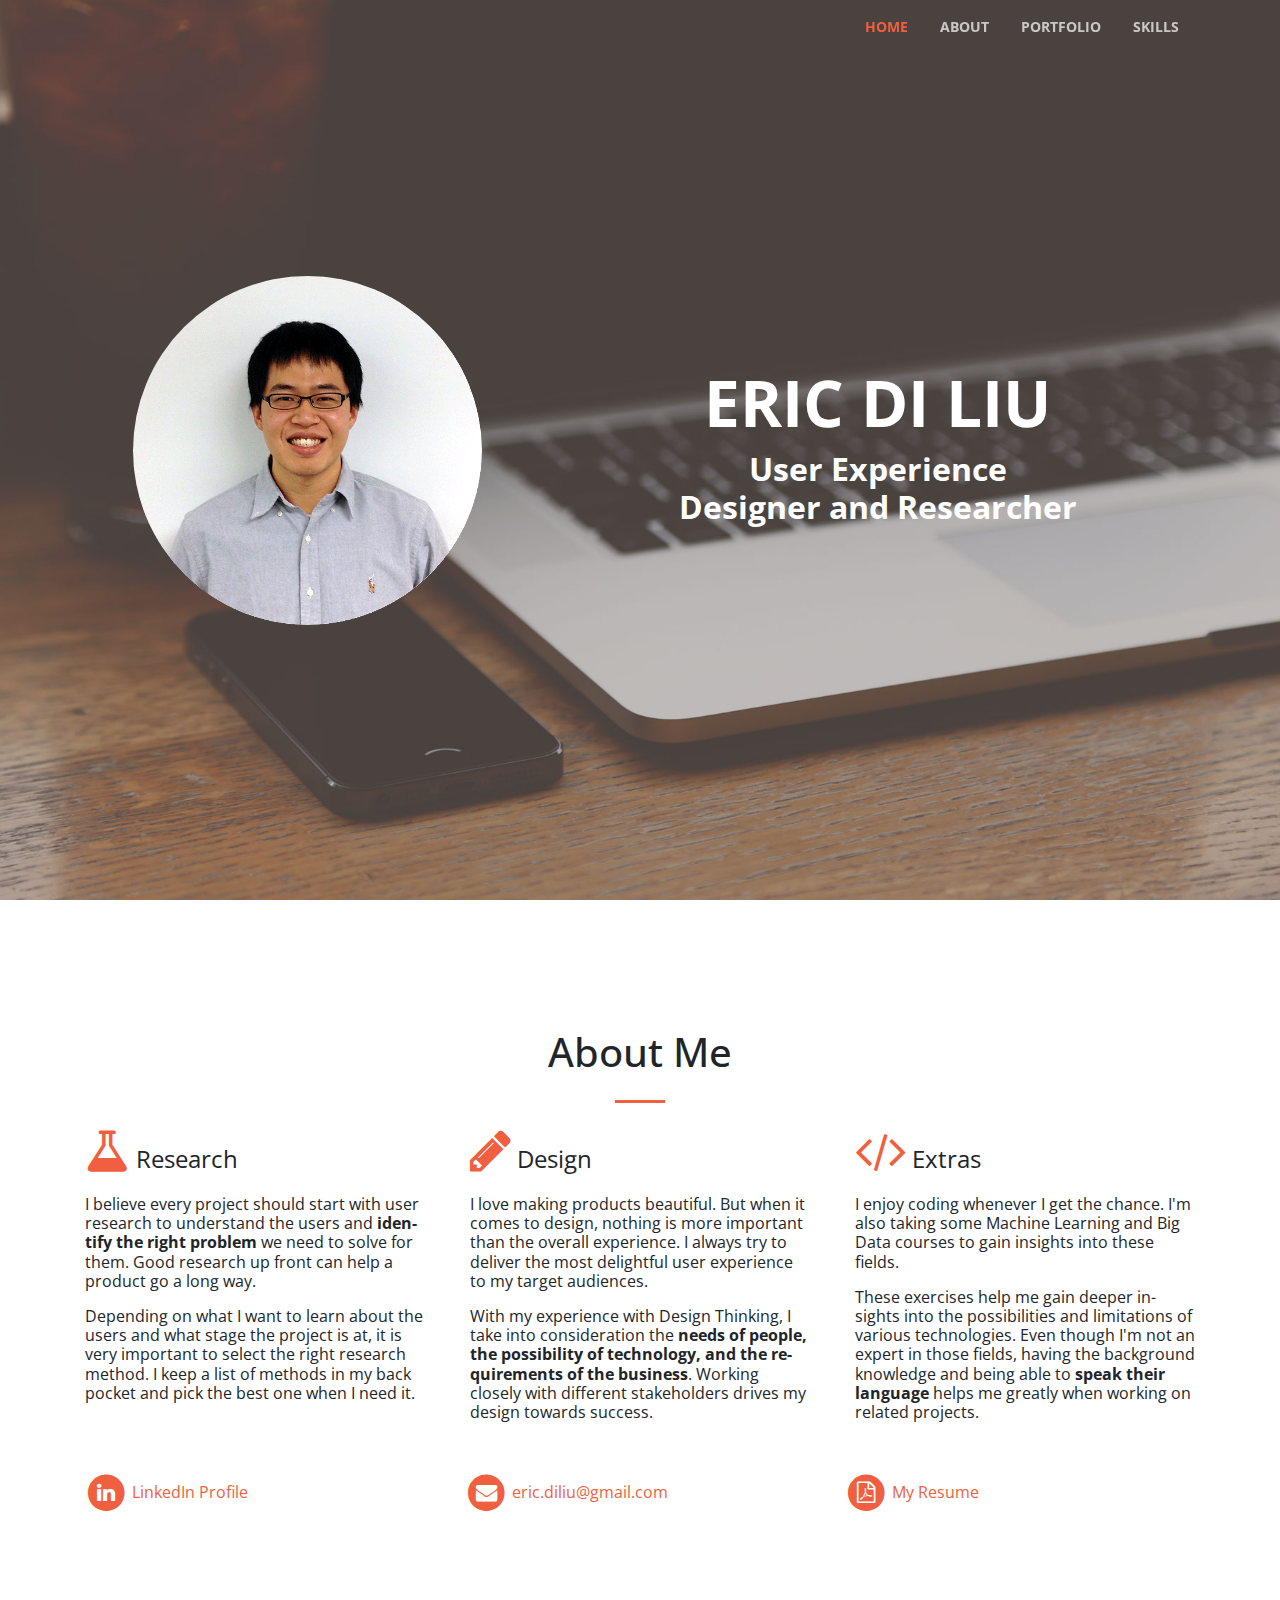
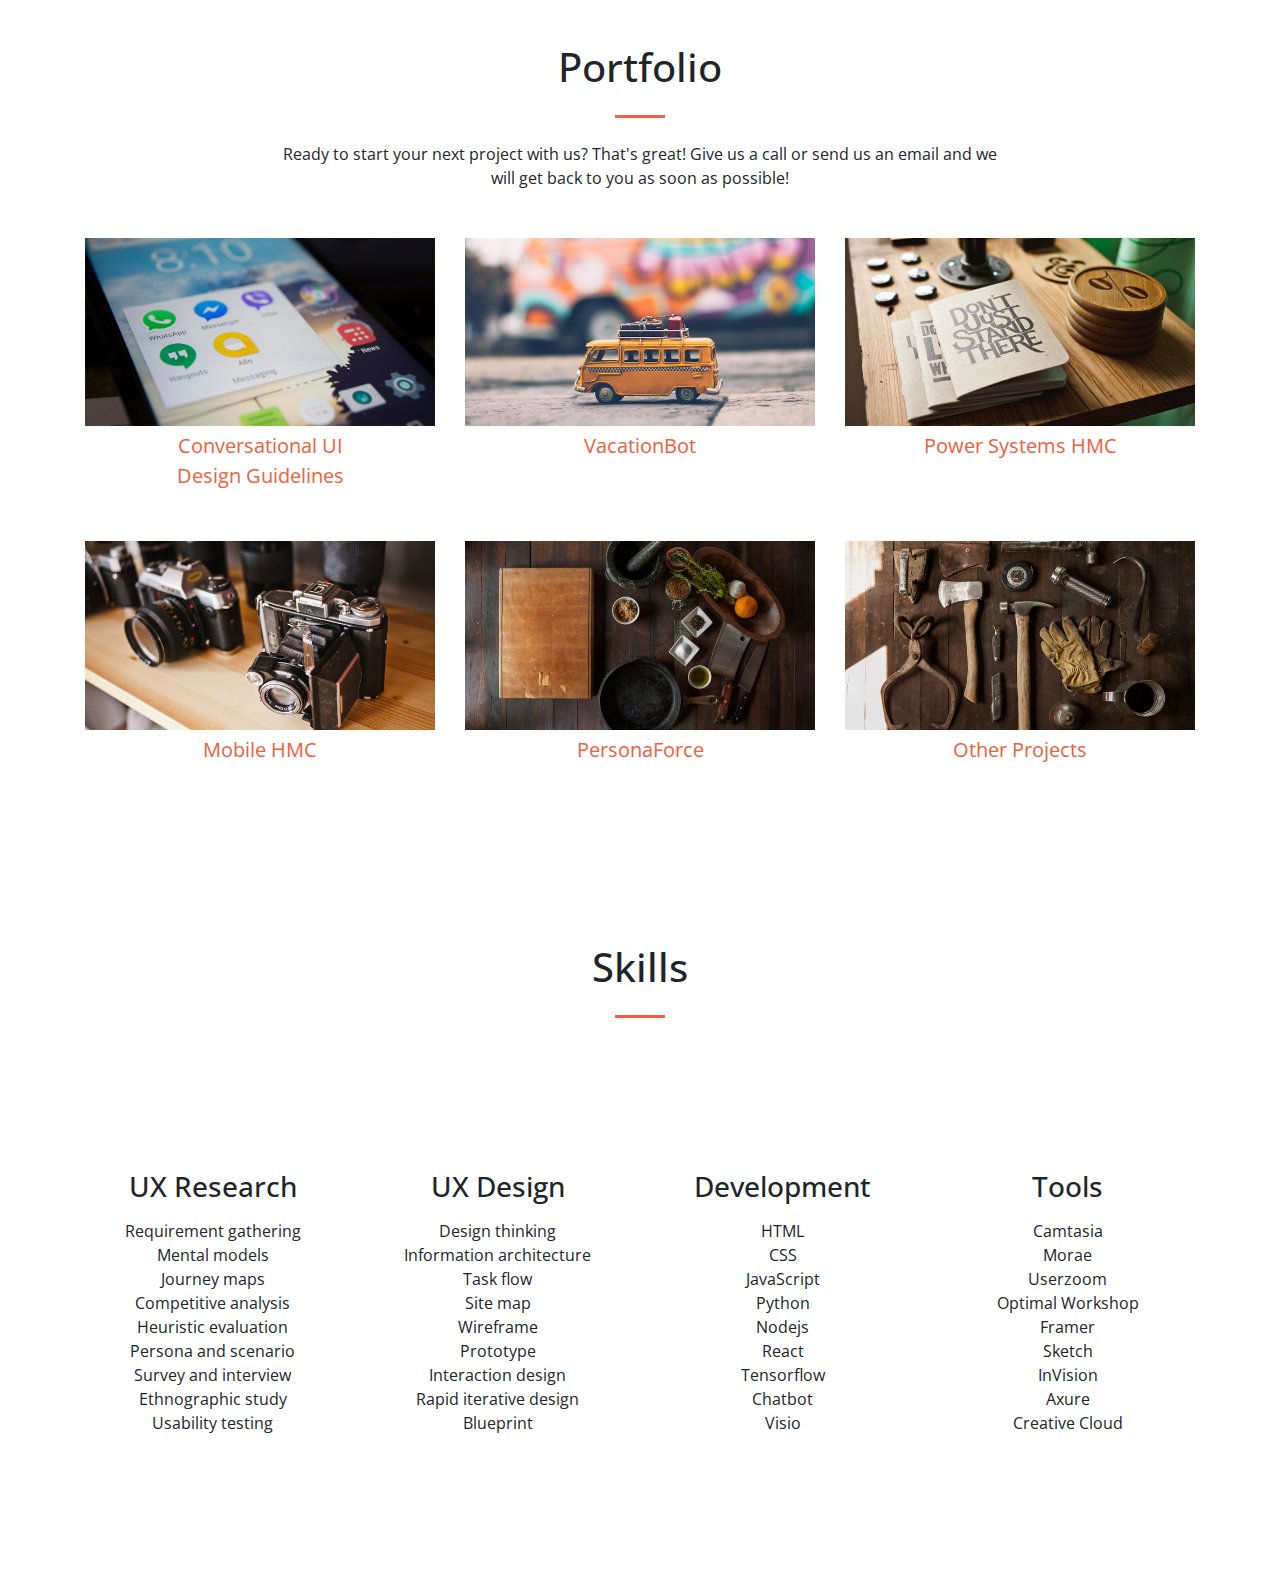
==== commit 863e08e2: "6/9" ====
--- a/index.html
+++ b/index.html
@@ -57,18 +57,18 @@
     <header id="home" class="masthead text-center text-white d-flex">
       <div class="container my-auto">
         <div class="row align-items-center">
-          <div class="col-lg-4">
+          <div class="col-lg-5">
             <div class="p-5">
               <img class="img-fluid rounded-circle" src="img/edl.png" alt="">
             </div>
           </div>
-          <div class="col-lg-8">
+          <div class="col-lg-7">
             <div class="p-5">
               <h1 class="text-uppercase">
                 <strong>Eric Di Liu</strong>
               </h1>
               <h2>
-                <strong>User Experience Designer and Researcher</strong>
+                <strong>User Experience<br/>Designer and Researcher</strong>
               </h2>
             </div>
           </div>
@@ -100,132 +100,208 @@
       <div class="container">
         <div class="row">
           <div class="col-lg-8 mx-auto text-center">
-            <h2 class="section-heading">About Me</h2>
+            <h1 class="section-heading">About Me</h1>
+            <hr class="my-4">
+            <!--<p class="mb-5">I'm excited about new technology, but believe it is always importance to make sure it works for the human.</p>-->
+          </div>
+        </div>
+        <div class="row">
+          <div class="col-lg-4 ml-auto about-section about-section-left">
+            <span class="about-title"><i class="text-primary fa fa-flask fa-2x"></i> Research</span>
+            <div class="about-content">
+              <p>I believe every project should start with user research to understand the users and <b>identify the right problem</b> we need to solve for them. Good research up front can help a product go a long way.</p>
+              <p>Depending on what I want to learn about the users and what stage the project is at, it is very important to select the right research method. I keep a list of methods in my back pocket and pick the best one when I need it.</p>
+              <p></p>
+            </div>
+
+          </div>
+          <div class="col-lg-4 ml-auto about-section about-section-middle">
+            <span class="about-title"><i class="text-primary fa fa-pencil fa-2x"></i> Design</span>
+            <div class="about-content">
+              <p>I love making products beautiful. But when it comes to design, nothing is more important than the overall experience. I always try to deliver the most delightful user experience to my target audiences.</p>
+              <!--<p>I enjoy working with researchers, designers, developers, product managers, and most importantly, users. Taking feedback from stakeholders and going through several iterations always drive my design towords success.</p>-->
+              <p>With my experience with Design Thinking, I take into consideration the <b>needs of people, the possibility of technology, and the requirements of the business</b>. Working closely with different stakeholders drives my design towards success.</p>
+            </div>
+          </div>
+          <div class="col-lg-4 mr-auto about-section about-section-right">
+            <span class="about-title"><i class="text-primary fa fa-code fa-2x"></i> Extras</span>
+            <div class="about-content">
+              <!--<p>I'm always try to stay up to date with what's going on in the tech world.</p>-->
+              <p>I enjoy coding whenever I get the chance. I'm also taking some Machine Learning and Big Data courses to gain insights into these fields.</p>
+              <p>These exercises help me gain deeper insights into the possibilities and limitations of various technologies. Even though I'm not an expert in those fields, having the background knowledge and being able to <b>speak their language</b> helps me greatly when working on related projects.</p>
+
+            </div>
+          </div>
+        </div>
+        <div class="row mt-4">
+          <div class="col-lg-4 mx-auto">
+            <a href="#">
+                  <span class="fa-stack fa-lg">
+                    <i class="fa fa-circle fa-stack-2x"></i>
+                    <i class="fa fa-linkedin fa-stack-1x fa-inverse"></i>
+                  </span>
+              LinkedIn Profile
+            </a>
+          </div>
+          <div class="col-lg-4 mx-auto">
+            <a href="#">
+                  <span class="fa-stack fa-lg">
+                    <i class="fa fa-circle fa-stack-2x"></i>
+                    <i class="fa fa-envelope fa-stack-1x fa-inverse"></i>
+                  </span>
+              eric.diliu@gmail.com
+            </a>
+          </div>
+          <div class="col-lg-4 mx-auto">
+            <a href="#">
+                  <span class="fa-stack fa-lg">
+                    <i class="fa fa-circle fa-stack-2x"></i>
+                    <i class="fa fa-file-pdf-o fa-stack-1x fa-inverse"></i>
+                  </span>
+              My Resume
+            </a>
+          </div>
+        </div>
+      </div>
+    </section>
+
+
+    <section class="p-0" id="portfolio">
+      <!--<div class="container-fluid p-0">-->
+      <div class="container">
+        <div class="row">
+          <div class="col-lg-8 mx-auto text-center">
+            <h1 class="section-heading">Portfolio</h1>
             <hr class="my-4">
             <p class="mb-5">Ready to start your next project with us? That's great! Give us a call or send us an email and we will get back to you as soon as possible!</p>
           </div>
         </div>
-        <div class="row">
-          <div class="col-lg-4 ml-auto about-section about-section-left">
-            <span class="about-title"><i class="fa fa-flask fa-2x"></i> Research</span>
-            <div class="about-content">
-              <p>I believe every project should start with user research to understand the users and the problem we need to solve for them. Good research up front can help a product go a long way.</p>
-              <p>Depending on what I want to learn about the users and what stage the project is at, it is very important to select the right research method. I keep a list of methods in my back pocket and pick the best one when I need it.</p>
-              <p></p>
-            </div>
-
-          </div>
-          <div class="col-lg-4 ml-auto about-section about-section-middle">
-            <span class="about-title"><i class="fa fa-paint-brush fa-2x"></i> Design</span>
-            <div class="about-content">
-              <p>I love making products beautiful. But when it comes to design, nothing is more important than usability. I always try to deliver the most delightful user experience to my target audiences.</p>
-              <p>I enjoy working with researchers, designers, developers, product managers, and most importantly, users. Taking feedback from stakeholders and going through several iterations always drive my design towords success.</p>
-            </div>
-          </div>
-          <div class="col-lg-4 mr-auto about-section about-section-right">
-            <span class="about-title"><i class="fa fa-file-code-o fa-2x"></i> Extras</span>
-            <div class="about-content">
-              <p>I try to stay up to date with what's going on in the tech world. I also enjoy a little coding as it helps me speak developers' language when working with them.</p>
-              <p>I also love photography and video editing. Nothing tells a better user story than pictures and videos when it comes to communicating user experience.</p>
-              <p>I don't know how to say no to good BBQ and I'm currently working on my own BBQ skills. If you have a recipe you can share, I'd love to hear about it!</p>
-
-            </div>
-          </div>
-        </div>
-      </div>
-    </section>
-
-
-    <section class="p-0" id="portfolio">
-      <div class="container-fluid p-0">
-        <div class="row no-gutters popup-gallery">
-          <div class="col-lg-4 col-sm-6">
-            <a class="portfolio-box" href="img/portfolio/fullsize/1.jpg">
-              <img class="img-fluid" src="img/portfolio/thumbnails/1.jpg" alt="">
-              <div class="portfolio-box-caption">
-                <div class="portfolio-box-caption-content">
+        <!--<div class="row no-gutters popup-gallery">-->
+        <div class="row">
+          <div class="col-lg-4 col-sm-6 portfolio-item">
+            <a class="portfolio-box" href="portfolio/portfolio.html">
+              <!--<img class="img-fluid" src="img/portfolio/thumbnails/5.jpg" alt="">-->
+              <img class="img-fluid" src="img/portfolio/cui-guideline.jpg" alt="">
+              <div class="portfolio-box-caption">
+                <div class="portfolio-box-caption-content">
+                  <!--<div class="project-category text-faded">-->
+                    <!--Category-->
+                  <!--</div>-->
+                  <div class="project-name">
+                    Conversational UI Design Guidelines
+                  </div>
                   <div class="project-category text-faded">
-                    Category
-                  </div>
+                    Research Based Guidelines for CUI Design
+                  </div>
+                </div>
+              </div>
+              <div class="text-center portfolio-project-name">
+                Conversational UI<br/>Design Guidelines
+              </div>
+            </a>
+          </div>
+
+          <div class="col-lg-4 col-sm-6 portfolio-item">
+            <a class="portfolio-box" href="portfolio/portfolio.html">
+              <img class="img-fluid" src="img/portfolio/vacationbot.jpg" alt="">
+              <div class="portfolio-box-caption">
+                <div class="portfolio-box-caption-content">
+                  <!--<div class="project-category text-faded">-->
+                  <!--Category-->
+                  <!--</div>-->
                   <div class="project-name">
-                    Project Name
-                  </div>
-                </div>
-              </div>
-            </a>
-          </div>
-          <div class="col-lg-4 col-sm-6">
+                    VacationBot
+                  </div>
+                  <div class="project-category text-faded">
+                    A Chatbot to simplify vacation scheduling
+                  </div>
+                </div>
+              </div>
+              <div class="text-center portfolio-project-name">
+                VacationBot
+              </div>
+            </a>
+          </div>
+
+          <div class="col-lg-4 col-sm-6 portfolio-item">
             <a class="portfolio-box" href="img/portfolio/fullsize/2.jpg">
               <img class="img-fluid" src="img/portfolio/thumbnails/2.jpg" alt="">
               <div class="portfolio-box-caption">
                 <div class="portfolio-box-caption-content">
+                  <!--<div class="project-category text-faded">-->
+                    <!--Category-->
+                  <!--</div>-->
+                  <div class="project-name">
+                    Power Systems HMC
+                  </div>
                   <div class="project-category text-faded">
-                    Category
-                  </div>
-                  <div class="project-name">
-                    Project Name
-                  </div>
-                </div>
-              </div>
-            </a>
-          </div>
-          <div class="col-lg-4 col-sm-6">
+                    IBM Power Server Management Console
+                  </div>
+                </div>
+              </div>
+              <div class="text-center portfolio-project-name">
+                Power Systems HMC
+              </div>
+            </a>
+          </div>
+
+          <div class="col-lg-4 col-sm-6 portfolio-item">
             <a class="portfolio-box" href="img/portfolio/fullsize/3.jpg">
               <img class="img-fluid" src="img/portfolio/thumbnails/3.jpg" alt="">
               <div class="portfolio-box-caption">
                 <div class="portfolio-box-caption-content">
-                  <div class="project-category text-faded">
-                    Category
-                  </div>
+                  <!--<div class="project-category text-faded">-->
+                    <!--Category-->
+                  <!--</div>-->
                   <div class="project-name">
-                    Project Name
-                  </div>
-                </div>
-              </div>
-            </a>
-          </div>
-          <div class="col-lg-4 col-sm-6">
+                    Mobile HMC
+                  </div>
+                </div>
+              </div>
+              <div class="text-center portfolio-project-name">
+                Mobile HMC
+              </div>
+            </a>
+          </div>
+
+          <div class="col-lg-4 col-sm-6 portfolio-item">
             <a class="portfolio-box" href="img/portfolio/fullsize/4.jpg">
               <img class="img-fluid" src="img/portfolio/thumbnails/4.jpg" alt="">
               <div class="portfolio-box-caption">
                 <div class="portfolio-box-caption-content">
+                  <!--<div class="project-category text-faded">-->
+                    <!--Category-->
+                  <!--</div>-->
+                  <div class="project-name">
+                    PersonaForce
+                  </div>
                   <div class="project-category text-faded">
-                    Category
-                  </div>
-                  <div class="project-name">
-                    Project Name
-                  </div>
-                </div>
-              </div>
-            </a>
-          </div>
-          <div class="col-lg-4 col-sm-6">
-            <a class="portfolio-box" href="img/portfolio/fullsize/5.jpg">
-              <img class="img-fluid" src="img/portfolio/thumbnails/5.jpg" alt="">
-              <div class="portfolio-box-caption">
-                <div class="portfolio-box-caption-content">
-                  <div class="project-category text-faded">
-                    Category
-                  </div>
-                  <div class="project-name">
-                    Project Name
-                  </div>
-                </div>
-              </div>
-            </a>
-          </div>
-          <div class="col-lg-4 col-sm-6">
+                    A repository system for personas
+                  </div>
+                </div>
+              </div>
+              <div class="text-center portfolio-project-name">
+                PersonaForce
+              </div>
+            </a>
+          </div>
+
+          <div class="col-lg-4 col-sm-6 portfolio-item">
             <a class="portfolio-box" href="img/portfolio/fullsize/6.jpg">
               <img class="img-fluid" src="img/portfolio/thumbnails/6.jpg" alt="">
               <div class="portfolio-box-caption">
                 <div class="portfolio-box-caption-content">
+                  <!--<div class="project-category text-faded">-->
+                    <!--Category-->
+                  <!--</div>-->
+                  <!--<div class="project-name">-->
                   <div class="project-category text-faded">
-                    Category
-                  </div>
-                  <div class="project-name">
-                    Project Name
-                  </div>
-                </div>
+                    More Projects Available Upon Request
+                  </div>
+                </div>
+              </div>
+              <div class="text-center portfolio-project-name">
+                Other Projects
               </div>
             </a>
           </div>
@@ -244,7 +320,7 @@
       <div class="container">
         <div class="row">
           <div class="col-lg-12 text-center">
-            <h2 class="section-heading">Skills</h2>
+            <h1 class="section-heading">Skills</h1>
             <hr class="my-4">
           </div>
         </div>
@@ -328,37 +404,6 @@
     <footer>
       <div class="container">
         <div class="row">
-          <div class="col-lg-8 col-md-10 mx-auto">
-            <ul class="list-inline text-center">
-              <li class="list-inline-item">
-                <a href="#">
-                  <span class="fa-stack fa-lg">
-                    <i class="fa fa-circle fa-stack-2x"></i>
-                    <i class="fa fa-linkedin fa-stack-1x fa-inverse"></i>
-                  </span>
-                  LinkedIn
-                </a>
-              </li>
-              <li class="list-inline-item">
-                <a href="#">
-                  <span class="fa-stack fa-lg">
-                    <i class="fa fa-circle fa-stack-2x"></i>
-                    <i class="fa fa-envelope fa-stack-1x fa-inverse"></i>
-                  </span>
-                  Email
-                </a>
-              </li>
-              <li class="list-inline-item">
-                <a href="#">
-                  <span class="fa-stack fa-lg">
-                    <i class="fa fa-circle fa-stack-2x"></i>
-                    <i class="fa fa-file-pdf-o fa-stack-1x fa-inverse"></i>
-                  </span>
-                  Resume
-                </a>
-              </li>
-            </ul>
-          </div>
         </div>
       </div>
     </footer>
--- a/css/creative.css
+++ b/css/creative.css
@@ -177,6 +177,20 @@
   background-size: cover;
 }
 
+/*header.masthead::after {*/
+  /*content: "";*/
+  /*background: url("../img/draw.jpg");*/
+  /*background-position: center center;*/
+  /*background-size: cover;*/
+  /*opacity: 0.75;*/
+  /*top: 0;*/
+  /*left: 0;*/
+  /*bottom: 0;*/
+  /*right: 0;*/
+  /*position: absolute;*/
+  /*z-index: -1;*/
+/*}*/
+
 header.masthead hr {
   margin-top: 30px;
   margin-bottom: 30px;
@@ -311,6 +325,28 @@
   box-shadow: 0 0 0 0.2rem rgba(240, 95, 64, 0.5) !important;
 }
 
+/*Portfolio*/
+#portfolio {
+
+}
+
+#portfolio a:hover, a:visited, a:link, a:active {
+  text-decoration: none;
+}
+
+.portfolio-item {
+  margin-bottom: 50px;
+}
+
+.portfolio-box img {
+  margin-bottom: 5px;
+}
+
+.portfolio-project-name {
+  /*font-weight: 700;*/
+  font-size: 1.25rem;
+}
+
 /*Skills*/
 
 #skills ul {
@@ -320,6 +356,7 @@
 }
 
 /*About Me*/
+
 .about-section {
   margin: 0 0 10px 0;
   line-height: 1.2;
@@ -338,9 +375,38 @@
   padding-left: 25px;
 }
 
+.about-title {
+  font-size: 1.5rem;
+}
+
+.about-content {
+  margin-top: 20px;
+}
+
+.about-content p {
+  overflow-wrap: break-word;
+  word-wrap: break-word;
+
+  /* Adds a hyphen where the word breaks */
+  -webkit-hyphens: auto;
+  -ms-hyphens: auto;
+  -moz-hyphens: auto;
+  hyphens: auto;
+}
 
 /*portfolio pages*/
-.portfolio article p {
+
+.portfolio-page header.portfolio-cuiguideline {
+  background-image: url("../img/portfolio/cui-guideline.jpg");
+
+}
+
+/*.portfolio header {*/
+  /*color: #F05F40;*/
+/*}*/
+
+
+.portfolio-page article p {
   line-height: 1.5;
   margin: 30px 0;
 }
@@ -376,24 +442,24 @@
 /*}*/
 
 @media (min-width: 992px) {
-  .portfolio header.masthead {
-    height: 40vh;
+  .portfolio-page header.masthead {
+    height: 30vh;
     min-height: 150px;
     padding-top: 0;
     padding-bottom: 0;
     margin-bottom: 20px;
   }
-  .portfolio header.masthead h1 {
+  .portfolio-page header.masthead h1 {
     font-size: 3rem;
   }
 }
 
-.portfolio blockquote {
+.portfolio-page blockquote {
   font-style: italic;
   color: #868e96;
 }
 
-.portfolio .caption {
+.portfolio-page .caption {
   font-size: 14px;
   font-style: italic;
   display: block;
@@ -410,7 +476,11 @@
   /*}*/
 /*}*/
 
-.portfolio .section-heading {
+.portfolio-page .section-heading {
   margin-top: 50px;
   font-weight: 700;
-}+}
+
+/*.portfolio-page .portfolio-page-project-name h1 {*/
+  /*font-size: 3rem;*/
+/*}*/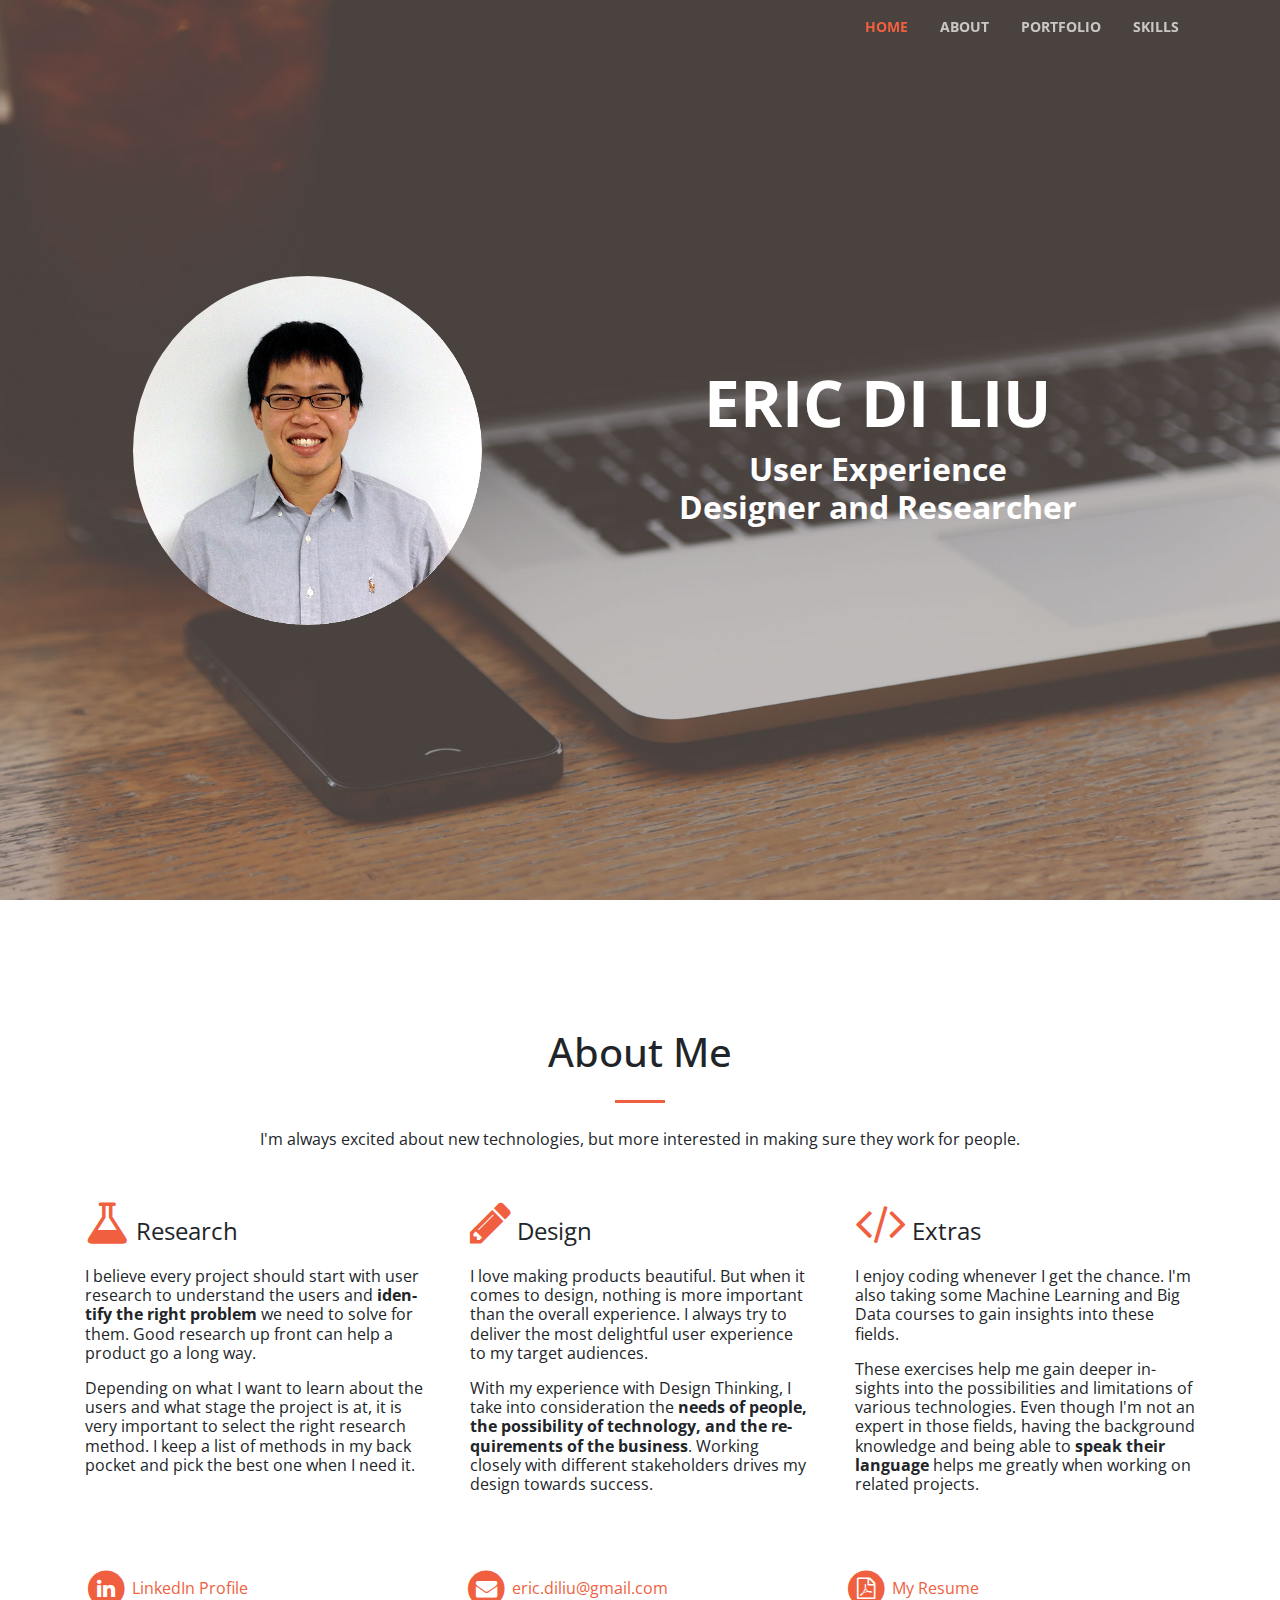
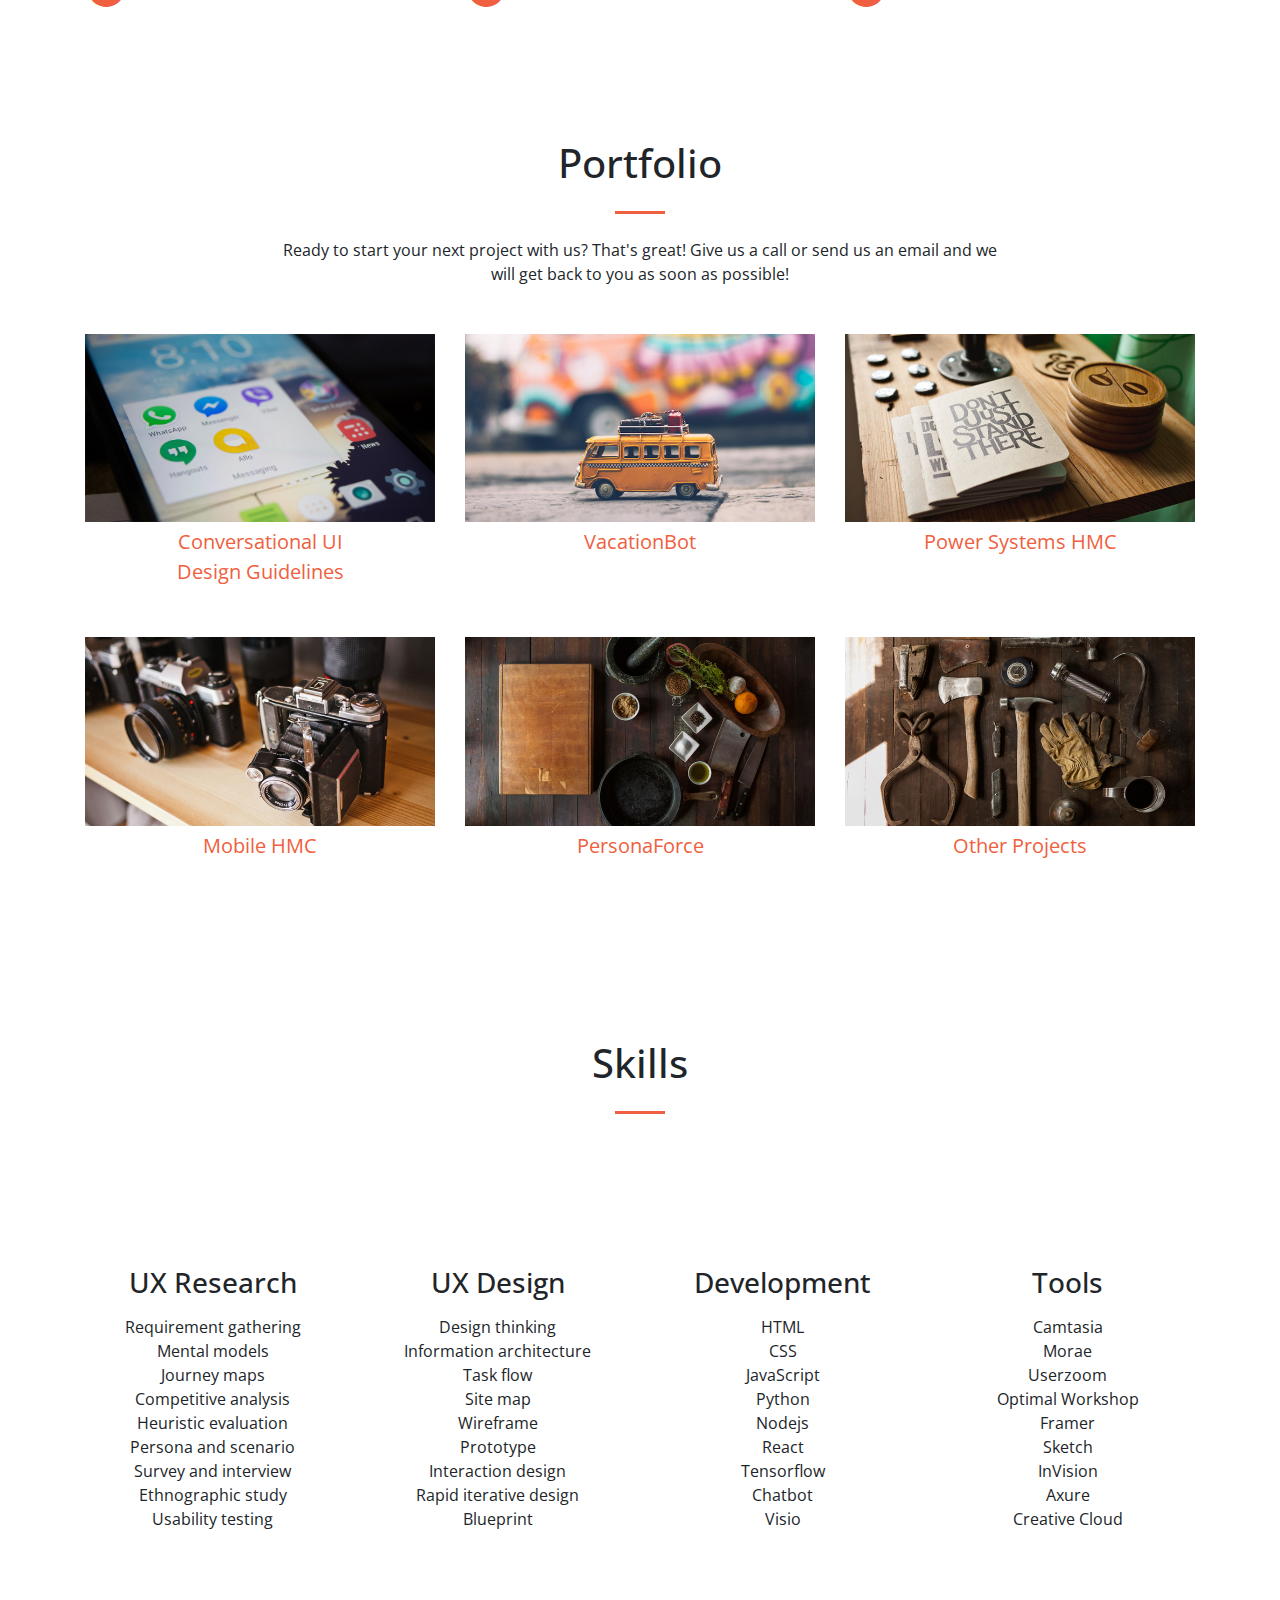
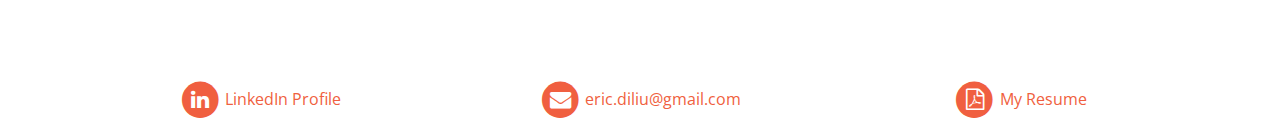
==== commit dedb2844: "6/9" ====
--- a/index.html
+++ b/index.html
@@ -99,10 +99,10 @@
     <section id="about">
       <div class="container">
         <div class="row">
-          <div class="col-lg-8 mx-auto text-center">
+          <div class="col-lg-10 mx-auto text-center">
             <h1 class="section-heading">About Me</h1>
             <hr class="my-4">
-            <!--<p class="mb-5">I'm excited about new technology, but believe it is always importance to make sure it works for the human.</p>-->
+            <p class="mb-5">I'm always excited about new technologies, but more interested in making sure they work for people.</p>
           </div>
         </div>
         <div class="row">
@@ -133,7 +133,7 @@
             </div>
           </div>
         </div>
-        <div class="row mt-4">
+        <div class="row mt-5">
           <div class="col-lg-4 mx-auto">
             <a href="#">
                   <span class="fa-stack fa-lg">
@@ -403,6 +403,35 @@
 
     <footer>
       <div class="container">
+        <div class="row mt-1 mb-3 text-center">
+          <div class="col-lg-4 mx-auto">
+            <a href="#">
+                  <span class="fa-stack fa-lg">
+                    <i class="fa fa-circle fa-stack-2x"></i>
+                    <i class="fa fa-linkedin fa-stack-1x fa-inverse"></i>
+                  </span>
+              LinkedIn Profile
+            </a>
+          </div>
+          <div class="col-lg-4 mx-auto">
+            <a href="#">
+                  <span class="fa-stack fa-lg">
+                    <i class="fa fa-circle fa-stack-2x"></i>
+                    <i class="fa fa-envelope fa-stack-1x fa-inverse"></i>
+                  </span>
+              eric.diliu@gmail.com
+            </a>
+          </div>
+          <div class="col-lg-4 mx-auto">
+            <a href="#">
+                  <span class="fa-stack fa-lg">
+                    <i class="fa fa-circle fa-stack-2x"></i>
+                    <i class="fa fa-file-pdf-o fa-stack-1x fa-inverse"></i>
+                  </span>
+              My Resume
+            </a>
+          </div>
+        </div>
         <div class="row">
         </div>
       </div>
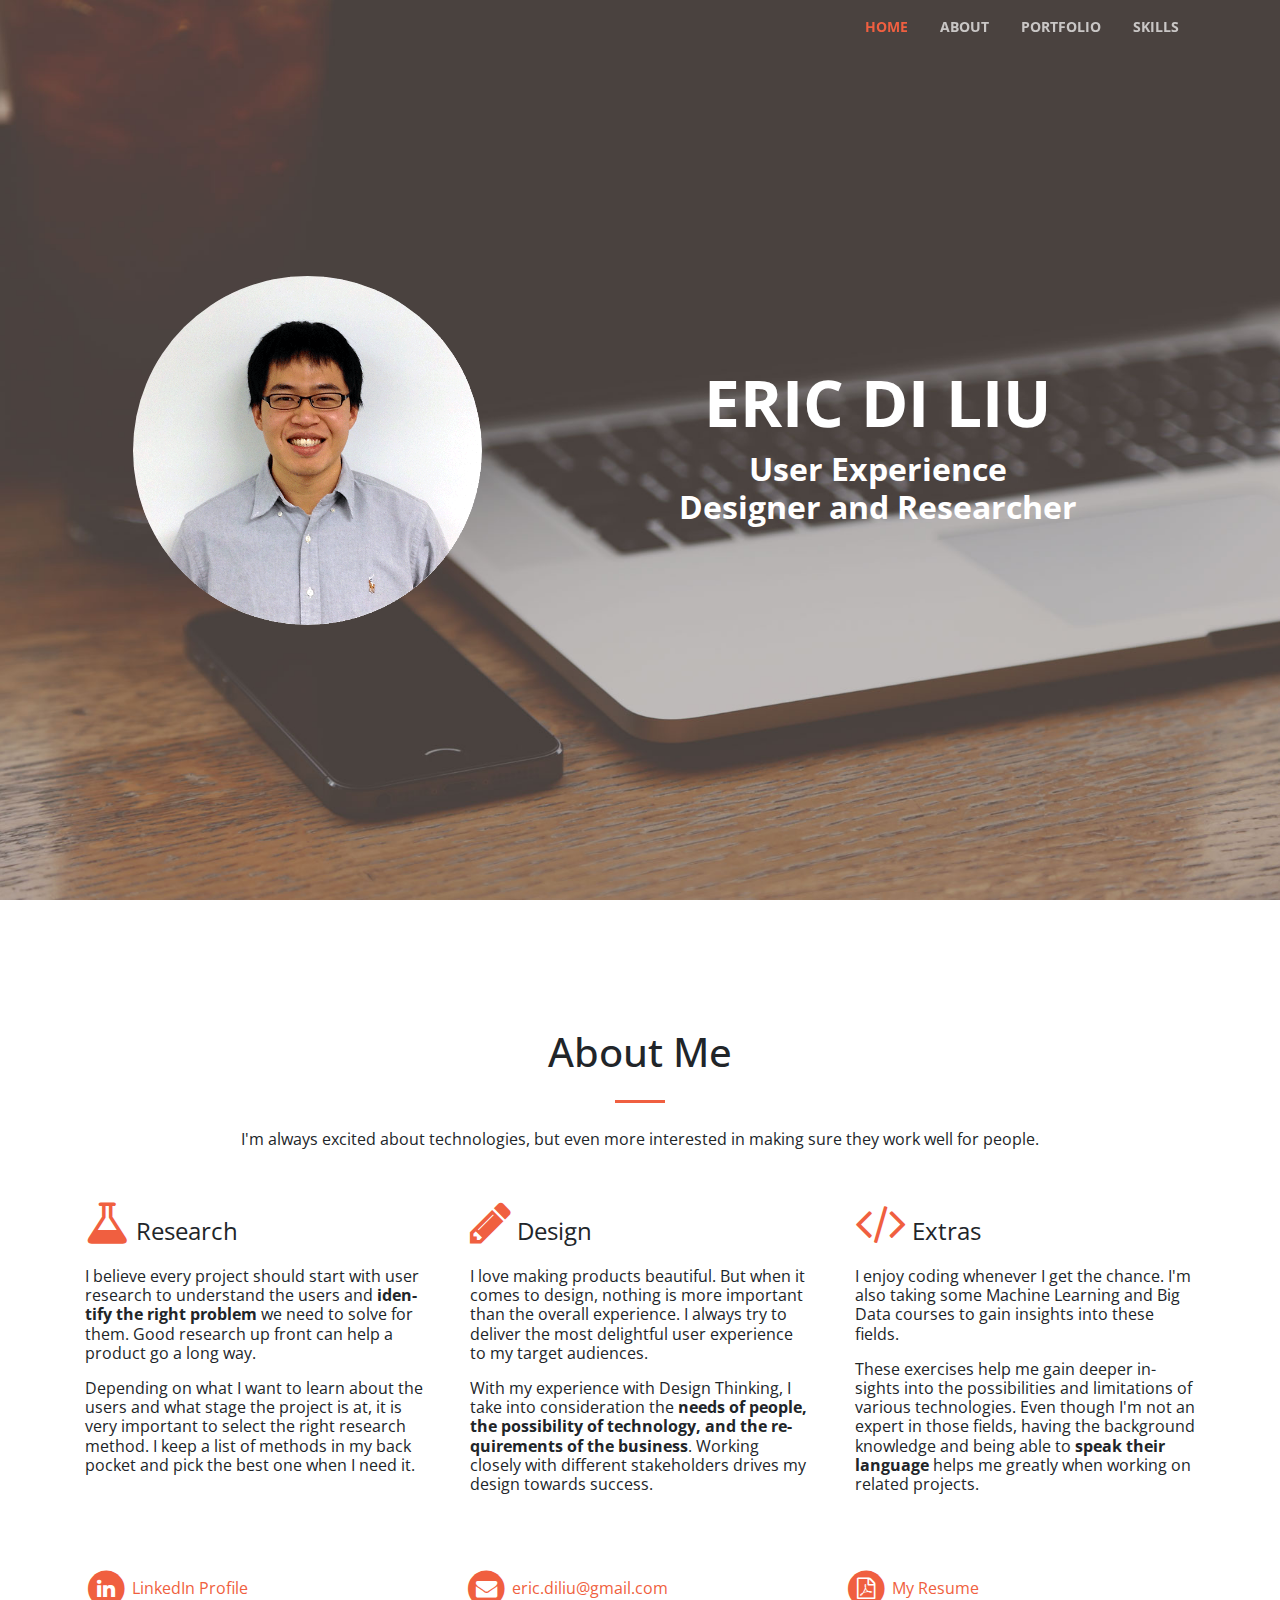
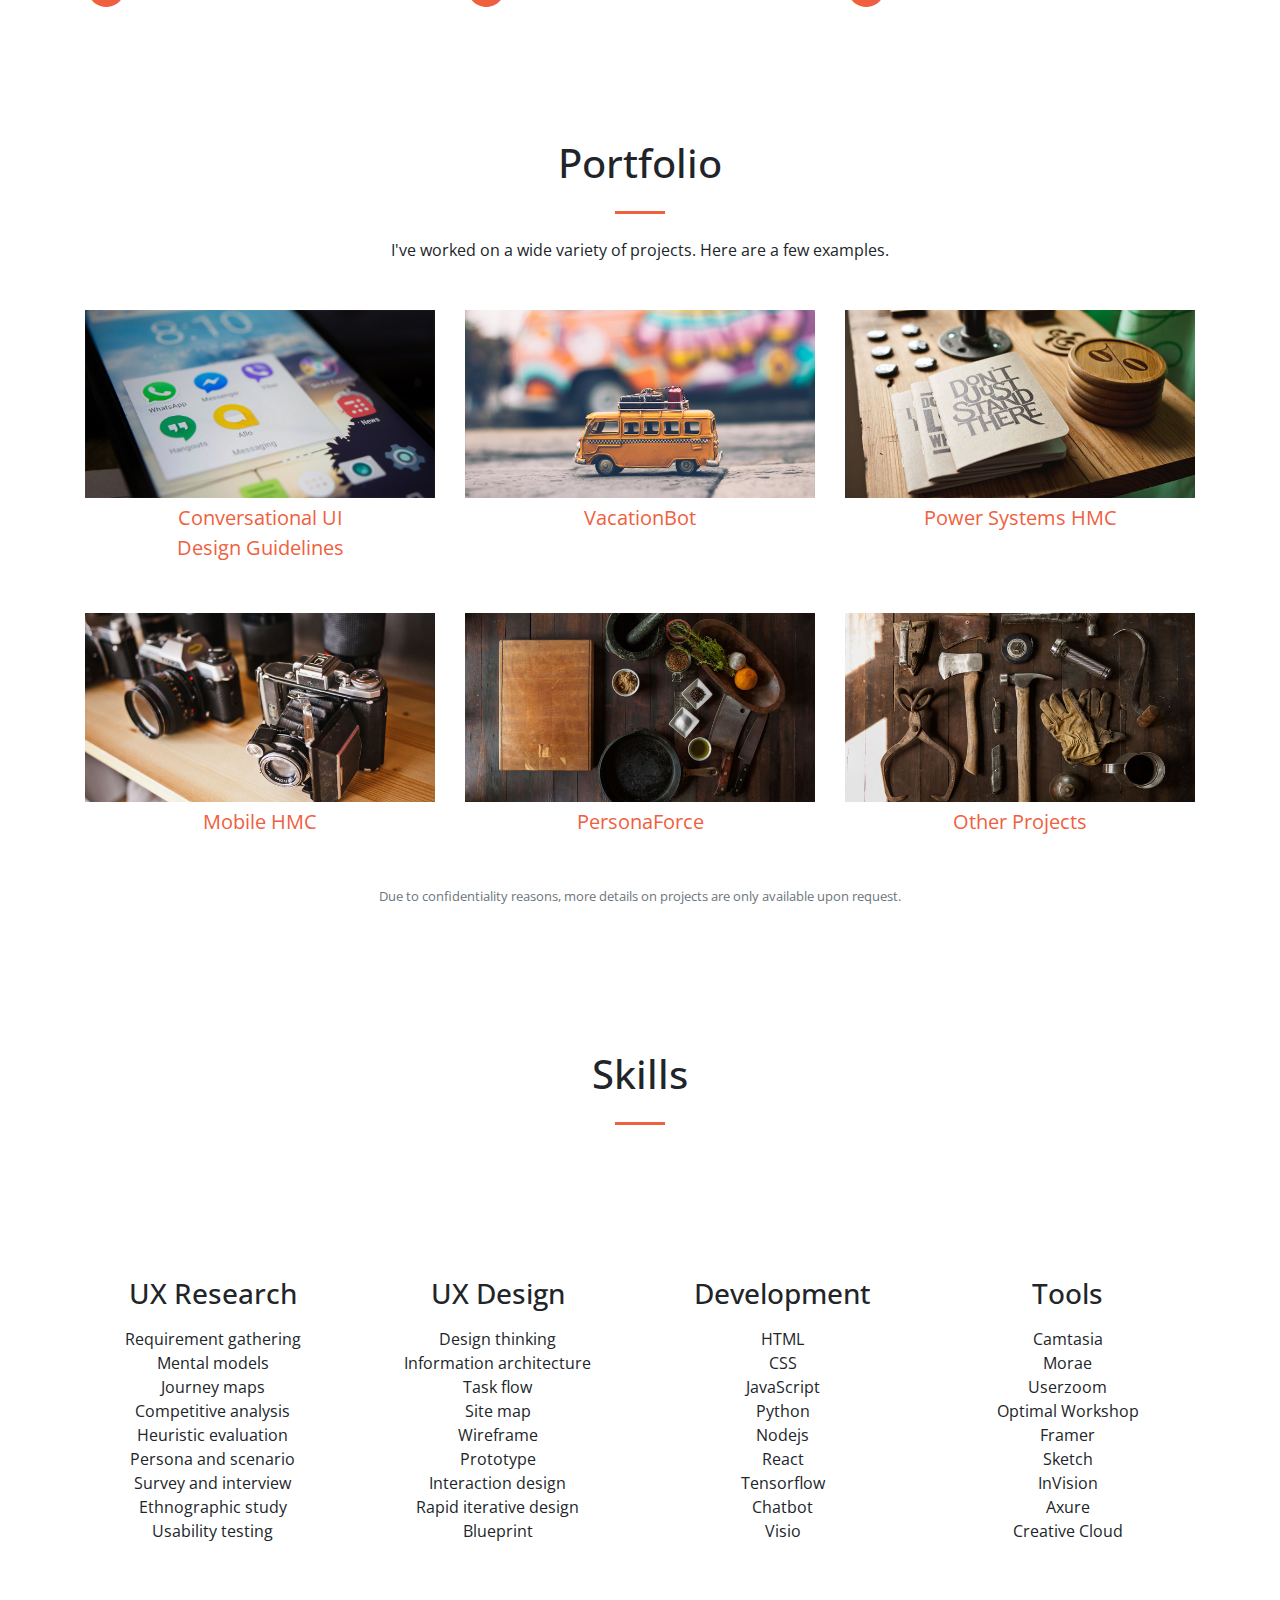
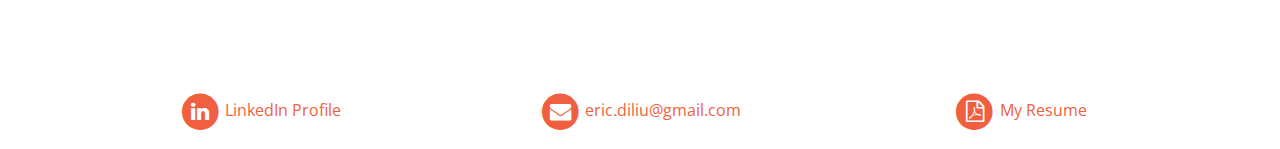
==== commit 7d258d32: "6/9" ====
--- a/index.html
+++ b/index.html
@@ -102,7 +102,7 @@
           <div class="col-lg-10 mx-auto text-center">
             <h1 class="section-heading">About Me</h1>
             <hr class="my-4">
-            <p class="mb-5">I'm always excited about new technologies, but more interested in making sure they work for people.</p>
+            <p class="mb-5">I'm always excited about technologies, but even more interested in making sure they work well for people.</p>
           </div>
         </div>
         <div class="row">
@@ -173,7 +173,7 @@
           <div class="col-lg-8 mx-auto text-center">
             <h1 class="section-heading">Portfolio</h1>
             <hr class="my-4">
-            <p class="mb-5">Ready to start your next project with us? That's great! Give us a call or send us an email and we will get back to you as soon as possible!</p>
+            <p class="mb-5">I've worked on a wide variety of projects. Here are a few examples.</p>
           </div>
         </div>
         <!--<div class="row no-gutters popup-gallery">-->
@@ -304,6 +304,11 @@
                 Other Projects
               </div>
             </a>
+          </div>
+        </div>
+        <div class="row">
+          <div class="col-lg-8 mx-auto text-center">
+            <p class="lead small text-muted">Due to confidentiality reasons, more details on projects are only available upon request.</p>
           </div>
         </div>
       </div>
